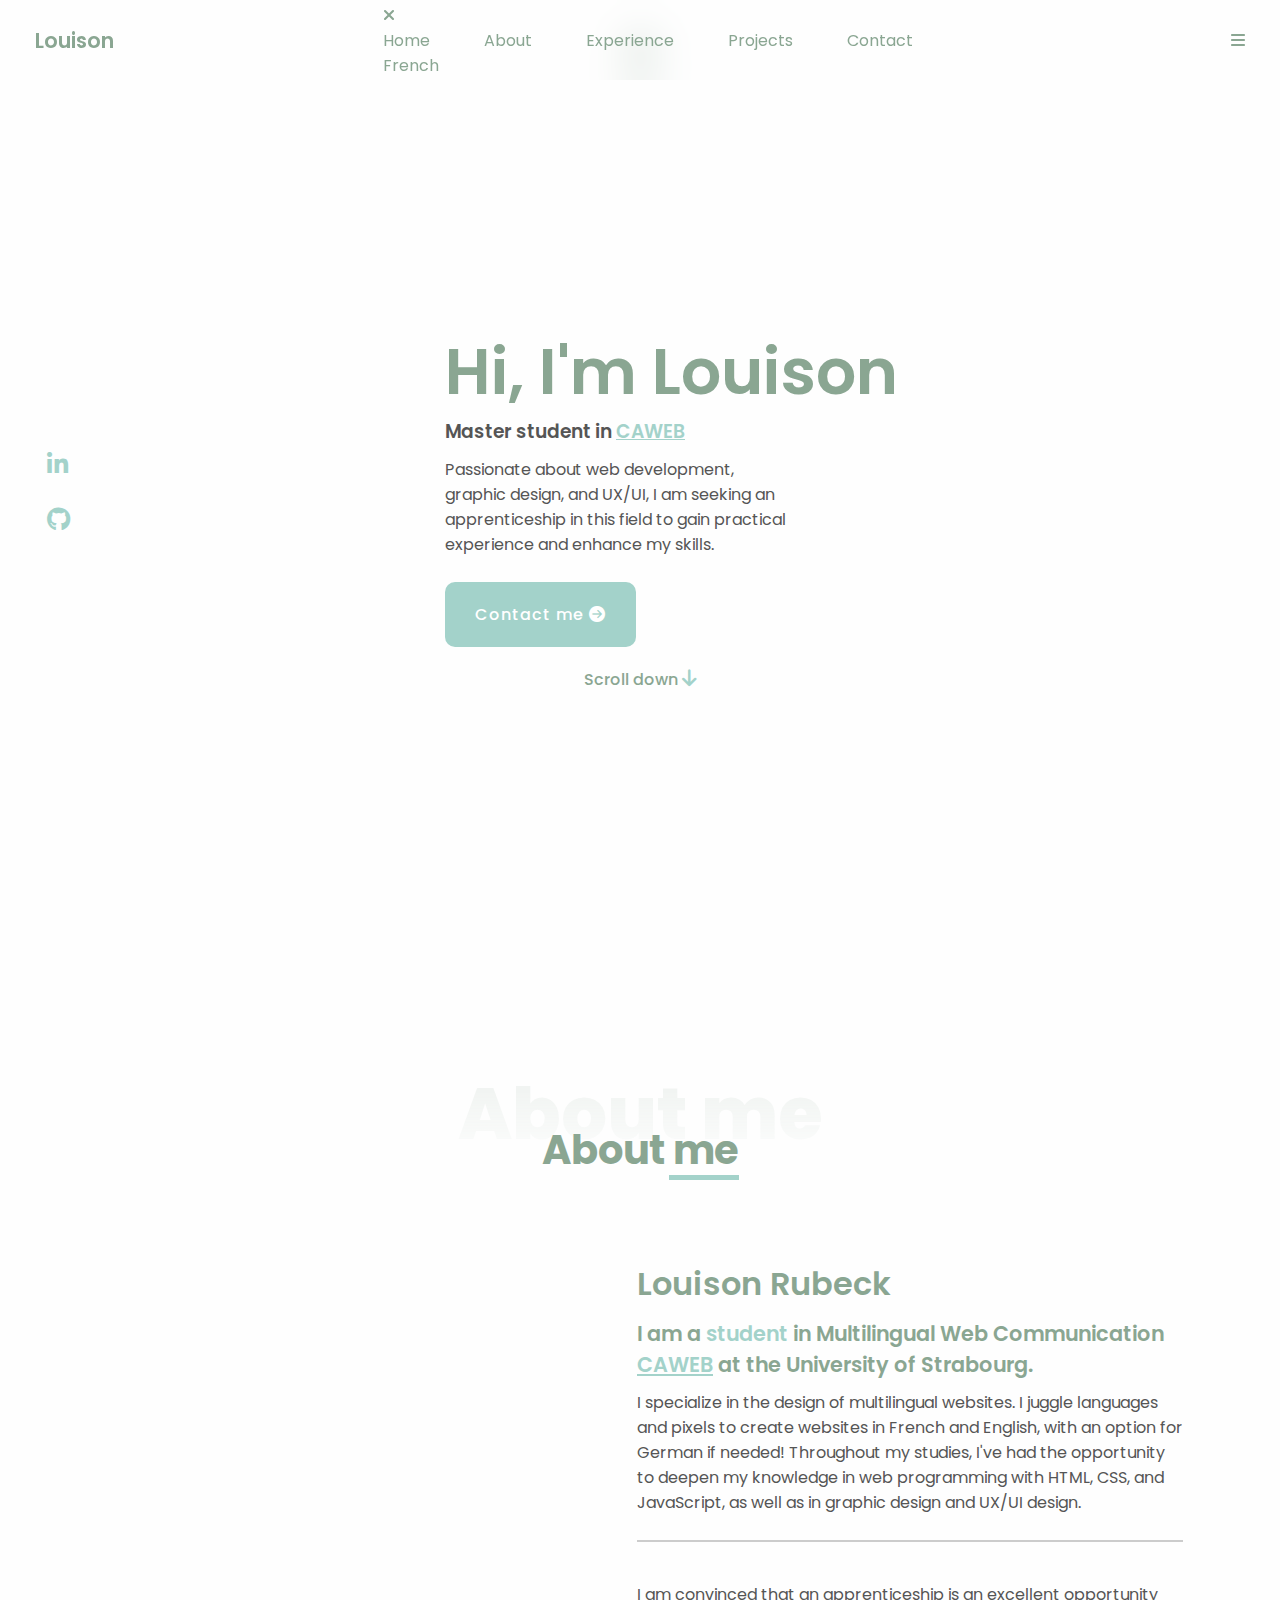
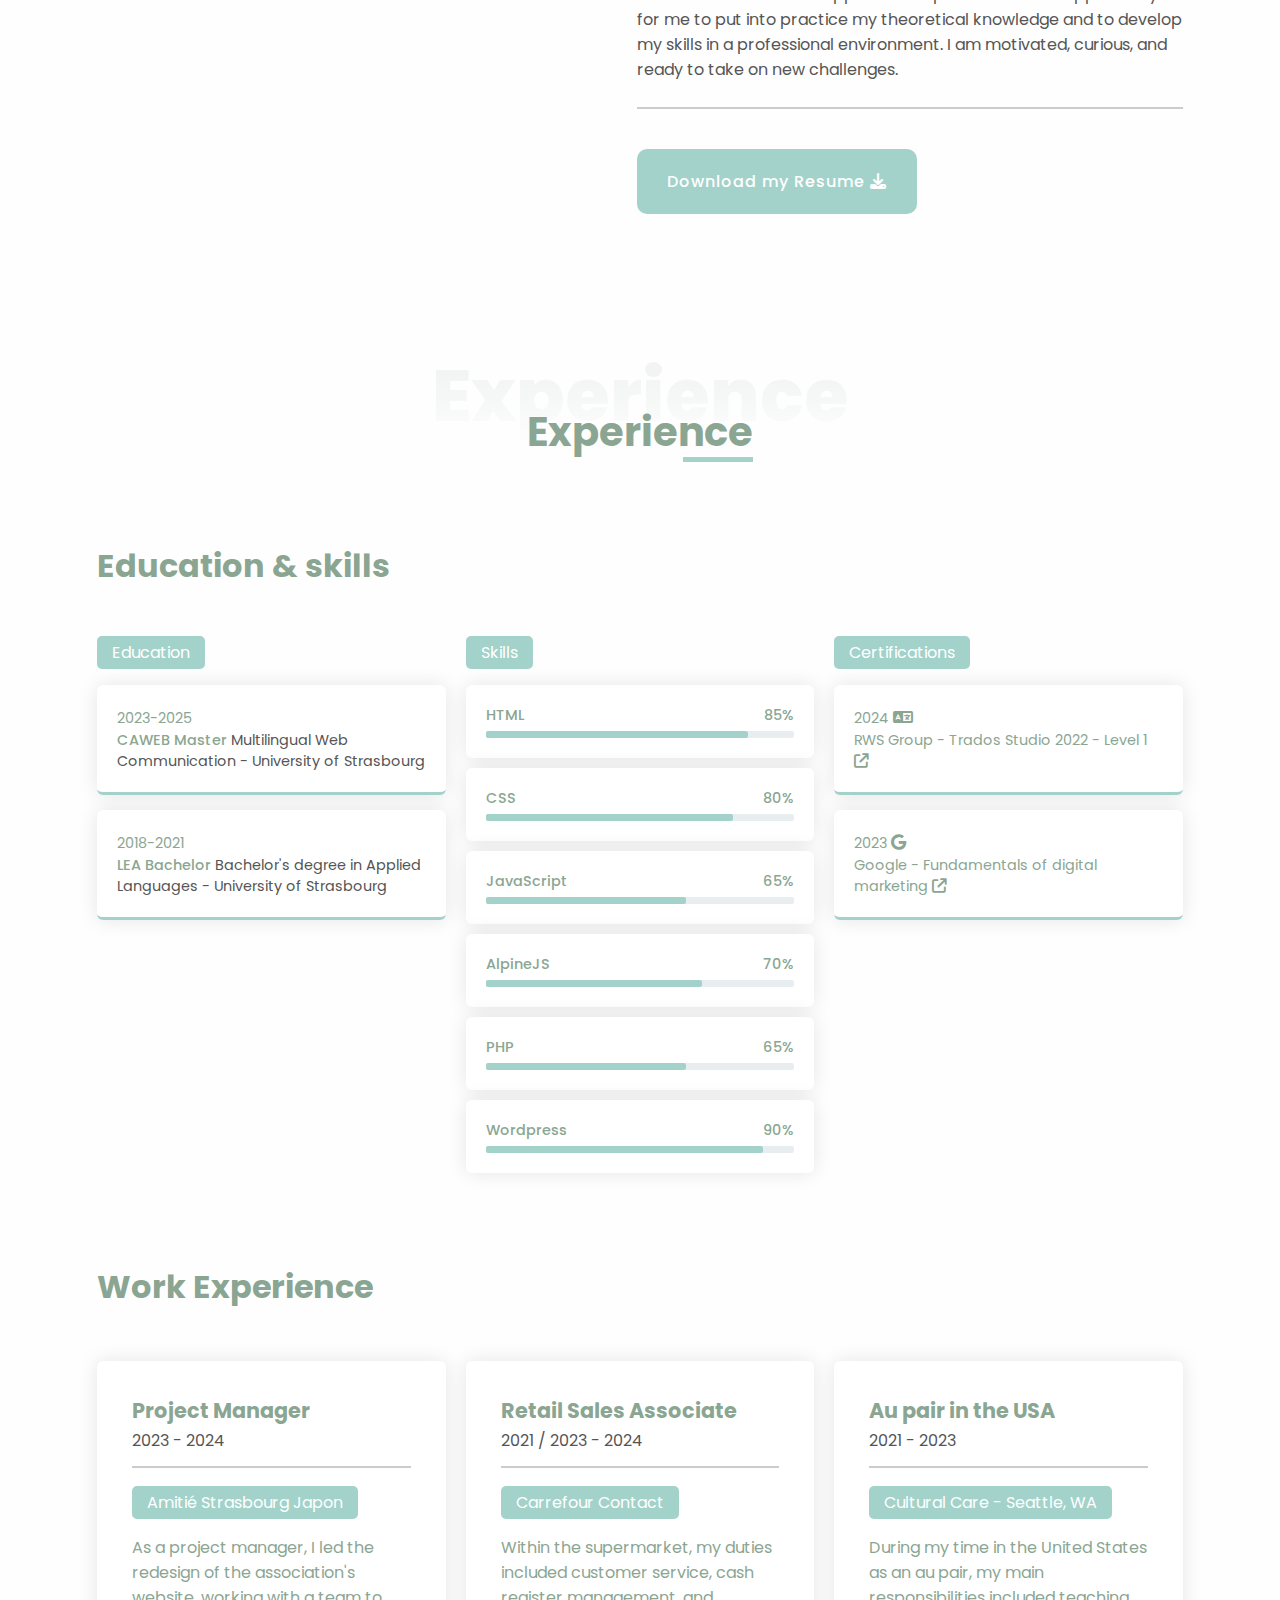
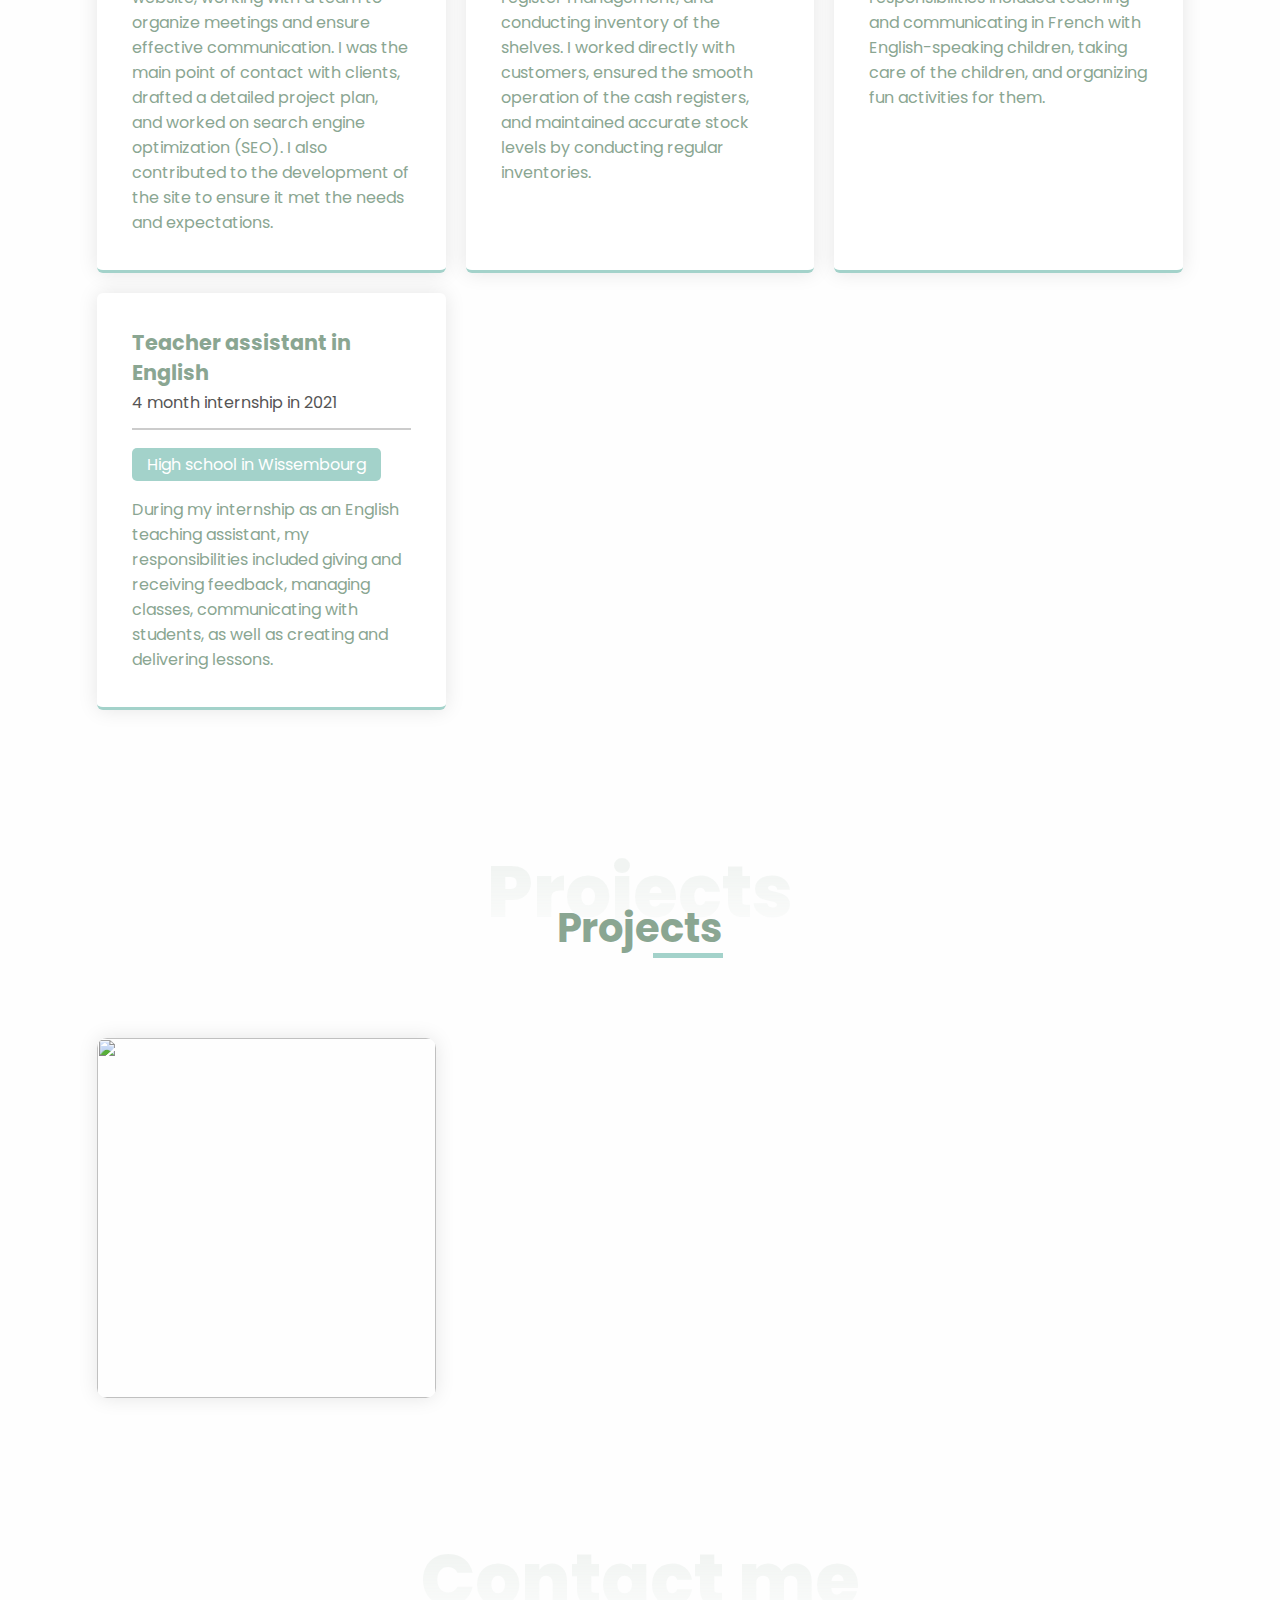
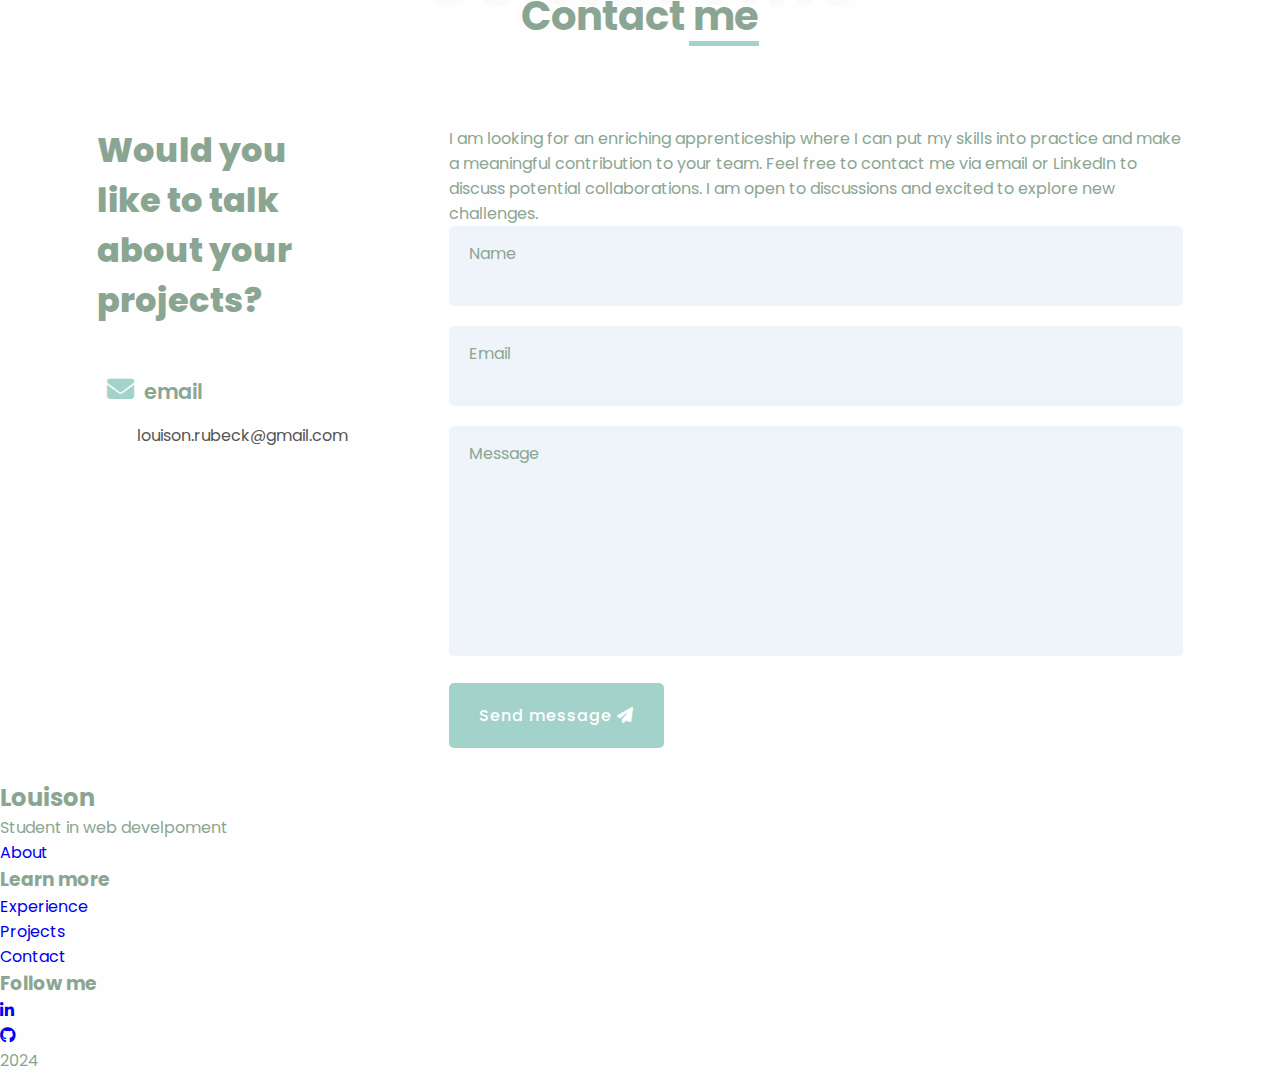
==== home.html @ a87ca1c2 "Update home.html" ====
<!DOCTYPE html>
<html lang="en">
<head>
    <meta charset="UTF-8">
    <meta name="viewport" content="width=device-width, initial-scale=1.0">
    <title>Louison Rubeck - Webdesign Portfolio and web development</title>
    <link rel="stylesheet" href="css/styles.css">
    <link rel="stylesheet" href="https://cdnjs.cloudflare.com/ajax/libs/font-awesome/6.5.2/css/all.min.css">
    <link rel="icon" type="image/x-icon" href="images/L.R.png">
</head>
<body>

    <!--=======Scroll to top button=======-->
    <div class="scrollToTop-btn flex-center">
        <i class="fas fa-arrow-up"></i>
    </div>

    <!--=======Light/Dark theme button=======-->
    <div class="theme-btn flex-center">
        <i class="fas fa-moon"></i>
        <i class="fas fa-sun"></i>
    </div>

    <!--=======Header=======-->
    <header>
        <div class="nav-bar">
            <a href="#" class="logo">Louison</a>
            <div class="navigation">
                <div class="nav-items">
                    <div class="nav-close-btn"><i class="fa fa-times"></i></div>
                    <a class="active" href="#home">Home</a>
                    <a href="#about">About</a>
                    <a href="#skills">Experience</a>
                    <a href="#projects">Projects</a>
                    <a href="#contact">Contact</a>
                    <div class="language"><a href="index.html"><img src="/images/fr-flag.png" alt="">French</a></div>
                </div>
            </div>
            <div class="nav-menu-btn"><i class="fa fa-bars"></i></div>
        </div>
    </header>

    <!--=======Home section=======-->
    <section class="home flex-center" id="home">
        <div class="home-container">
            <div class="media-icons">
                <a href="https://www.linkedin.com/in/louison-rubeck/" target="_blank" rel="noopener noreferrer"><i class="fab fa-linkedin-in"></i></a>
                <a href="https://github.com/louison-rubeck"target="_blank" rel="noopener noreferrer"><i class="fab fa-github"></i></a>
            </div>
            <div class="info">
                <h2>Hi, I'm Louison</h2>
                <h3>Master student in <a class="caweb" href="https://mastercaweb.unistra.fr/" target="_blank" rel="noopener noreferrer">CAWEB</a></h3>
                <p>
                    Passionate about web development, graphic design, and UX/UI, 
                    I am seeking an apprenticeship in this field to gain practical 
                    experience and enhance my skills.
                </p>
                <a href="#contact" class="btn">Contact me <i class="fas fa-arrow-circle-right"></i></a>
            </div>
            <div class="home-img">
                <img src="images/Louisonphoto.png" alt="">
            </div>
        </div>
        <a href="#about" class="scroll-down">Scroll down <i class="fas fa-arrow-down"></i></a>
    </section>

    <!--=======About section=======-->
    <section class="about section" id="about">
        <div class="container flex-center">
            <h1 class="section-title-01">About me</h1>
            <h2 class="section-title-02">About me</h2>
            <div class="content flex-center">
                <div class="about-img">
                    <img src="images/Louisonphoto.png" alt="">
                </div>
                <div class="about-info">
                    <div class="description">
                        <h3>Louison Rubeck</h3>
                        <h4>I am a <span>student</span> in Multilingual Web Communication 
                            <a class="caweb" href="https://mastercaweb.unistra.fr/" target="_blank" rel="noopener noreferrer">CAWEB</a>
                            at the University of Strabourg. 
                        </h4>
                        <p>
                            I specialize in the design of multilingual websites.
                            I juggle languages and pixels to create websites in French and English, 
                            with an option for German if needed! 
                            Throughout my studies, I've had the opportunity to deepen my knowledge 
                            in web programming with HTML, CSS, and JavaScript, 
                            as well as in graphic design and UX/UI design.
                        </p>
                        <br>
                        <p>
                            I am convinced that an apprenticeship is an excellent opportunity for me 
                            to put into practice my theoretical knowledge and to develop my skills 
                            in a professional environment. I am motivated, curious, and ready to take on new challenges.
                        </p>
                        <a class="btn" href="/CV Louison Rubeck.pdf" target="_blank">Download my Resume <i class="fas fa-download"></i></a>
                    </div>
                </div>
            </div>
        </div>
    </section>

    <!--=======Skills section=======-->
    <section class="skills section" id="skills">
        <div class="container flex-center">
            <h1 class="section-title-01">Experience</h1>
            <h2 class="section-title-02">Experience</h2>
            <div class="content">
                <div class="skills-description">
                    <h3>Education & skills</h3>
                    <p>

                    </p>
                </div>
                <div class="skills-info education-all">
                    <div class="education">
                        <h4><label>Education</label></h4>
                        <ul class="edu-list">
                            <li class="item">
                                <span class="year">2023-2025</span>
                                <p><span>CAWEB Master</span> Multilingual Web Communication - University of Strasbourg</p>
                            </li>
                            <li class="item">
                                <span class="year">2018-2021</span>
                                <p><span>LEA Bachelor</span> Bachelor's degree in Applied Languages - University of Strasbourg</p>
                            </li>
                        </ul>
                    </div>
                    <div class="education">
                        <h4><label>Skills</label></h4>
                        <ul class="bars">
                            <li class="bar">
                                <div class="info">
                                    <span>HTML</span>
                                    <span>85%</span>
                                </div>
                                <div class="line html"></div>
                            </li>
                            <li class="bar">
                                <div class="info">
                                    <span>CSS</span>
                                    <span>80%</span>
                                </div>
                                <div class="line css"></div>
                            </li>
                            <li class="bar">
                                <div class="info">
                                    <span>JavaScript</span>
                                    <span>65%</span>
                                </div>
                                <div class="line javascript"></div>
                            </li>
                            <li class="bar">
                                <div class="info">
                                    <span>AlpineJS</span>
                                    <span>70%</span>
                                </div>
                                <div class="line alpinejs"></div>
                            </li>
                            <li class="bar">
                                <div class="info">
                                    <span>PHP</span>
                                    <span>65%</span>
                                </div>
                                <div class="line php"></div>
                            </li>
                            <li class="bar">
                                <div class="info">
                                    <span>Wordpress</span>
                                    <span>90%</span>
                                </div>
                                <div class="line wordpress"></div>
                            </li>
                        </ul>
                    </div>
                    <div class="education">
                        <h4><label>Certifications</label></h4>
                        <ul class="edu-list">
                            <li class="item">
                                <span class="year">2024</span>
                                <i class="fa fa-language" aria-hidden="true"></i>
                                <p><a class="certificate" href="http://www.rws.com/certified/d197609d-3580-48eb-9a49-17735c81a69d" target="_blank">RWS Group - Trados Studio 2022 - Level 1 <i class="fa fa-external-link" aria-hidden="true"></i></a></p>
                            </li>
                            <li class="item">
                                <span class="year">2023</span>
                                <i class="fab fa-google" aria-hidden="true"></i>
                                <p><a class="certificate" href="https://skillshop.exceedlms.com/student/award/5WBCchr6SSVfECa4GMQ4ZevE" target="_blank">Google - Fundamentals of digital marketing <i class="fa fa-external-link" aria-hidden="true"></i></a></p>
                            </li>
                        </ul>
                    </div>
                </div>
                <div class="skills-description">
                    <h3>Work Experience</h3>
                </div>
                <div class="skills-info">
                    <div class="experience-card">
                        <div class="upper">
                            <h3>Project Manager</h3>
                            <span>2023 - 2024</span>
                        </div>
                        <div class="hr"></div>
                        <h4><label>Amitié Strasbourg Japon</label></h4>
                        <p>
                            As a project manager, I led the redesign of 
                            the association's website, working with a team 
                            to organize meetings and ensure effective communication. 
                            I was the main point of contact with clients, 
                            drafted a detailed project plan, and worked on search 
                            engine optimization (SEO). I also contributed to the 
                            development of the site to ensure it met the needs and 
                            expectations.
                        </p>
                    </div>
                    <div class="experience-card">
                        <div class="upper">
                            <h3>Retail Sales Associate</h3>
                            <span>2021 / 2023 - 2024</span>
                        </div>
                        <div class="hr"></div>
                        <h4><label>Carrefour Contact</label></h4>
                        <p>
                            Within the supermarket, my duties included customer service, 
                            cash register management, and conducting inventory of the 
                            shelves. I worked directly with customers, ensured the smooth 
                            operation of the cash registers, and maintained accurate stock 
                            levels by conducting regular inventories.
                        </p>
                    </div>
                    <div class="experience-card">
                        <div class="upper">
                            <h3>Au pair in the USA</h3>
                            <span>2021 - 2023</span>
                        </div>
                        <div class="hr"></div>
                        <h4><label>Cultural Care - Seattle, WA</label></h4>
                        <p>
                            During my time in the United States as an au pair, 
                            my main responsibilities included teaching and communicating in 
                            French with English-speaking children, taking care of the 
                            children, and organizing fun activities for them.
                        </p>
                    </div>
                    <div class="experience-card">
                        <div class="upper">
                            <h3>Teacher assistant in English</h3>
                            <span>4 month internship in 2021</span>
                        </div>
                        <div class="hr"></div>
                        <h4><label>High school in Wissembourg</label></h4>
                        <p>
                            During my internship as an English teaching assistant, 
                            my responsibilities included giving and receiving feedback, 
                            managing classes, communicating with students, 
                            as well as creating and delivering lessons.
                        </p>
                    </div>
                </div>
            </div>
        </div>
    </section>

    <!--=======Projects section=======-->
    <section class="projects section" id="projects">
        <div class="container flex-center">
            <h1 class="section-title-01">Projects</h1>
            <h1 class="section-title-02">Projects</h1>
            <div class="content">
                <div class="projects-list">
                    <div class="img-card-container">
                        <div class="img-card">
                            <div class="overlay"></div>
                            <div class="info">
                                <h3>Website remodeling</h3>
                                <span>Wordpress</span>
                            </div>
                            <img src="images/SiteWebAASJ.jpeg" alt="">
                        </div>
                        <div class="projects-model flex-center">
                            <div class="projects-model-body">
                                <i class="fas fa-times projects-close-btn"></i>
                                <h3>Website remodeling</h3>
                                <img src="images/SiteWebAASJ.jpeg" alt="">
                                <p>
                                    I led the redesign of the Amitié Strasbourg-Japon website 
                                    using WordPress and creating a child theme based on 
                                    Twenty-Twenty-Three. This redesign updated the design 
                                    and improved the functionality of the site to better 
                                    meet the needs of the association and its members.
                                </p>
                            </div>
                        </div>
                    </div>
                </div>
            </div>
        </div>
    </section>

    <!--=======Contact section=======-->
    <section class="contact section" id="contact">
        <div class="container flex-center">
            <h1 class="section-title-01">Contact me</h1>
            <h1 class="section-title-02">Contact me</h1>
            <div class="content">
                <div class="contact-left">
                    <h2>Would you like to talk about your projects?</h2>
                    <ul class="contact-list">
                        <li>
                            <h3 class="item-title"><i class="fa fa-envelope"></i>email</h3>
                            <span><a href="mailto:louison.rubeck@gmail.com">louison.rubeck@gmail.com</a></span>
                        </li>
                    </ul>
                </div>
                <div class="content-right">
                    <p>
                        I am looking for an enriching <span>apprenticeship</span> where I can put my skills into practice and make a meaningful 
                        contribution to your team. Feel free to contact me via email or LinkedIn to discuss potential collaborations. 
                        I am open to discussions and excited to explore new challenges.
                    </p>
                    <form action="https://fabform.io/f/t4vxd_-" method="post" class="contact-form">
                        <div class="first-row">
                            <input name="name" type="text" placeholder="Name">
                        </div>
                        <div class="second-row">
                            <input name="email" type="email" placeholder="Email">
                        </div>
                        <div class="third-row">
                            <textarea name="message" id="" rows="7" placeholder="Message"></textarea>
                        </div>
                        <button class="btn" type="submit">Send message <i class="fas fa-paper-plane"></i></button>
                    </form>
                </div>
            </div>
        </div>
    </section>

    <!--=======Footer=======-->
    <footer>
        <div class="footer-container">
            <div class="about group">
                <h2>Louison</h2>
                <p>Student in web develpoment</p>
                <a href="#about">About</a>
            </div>
            <div class="hr"></div>
            <div class="info group">
                <h3>Learn more </h3>
                <ul>
                    <li><a href="#skills">Experience</a></li>
                    <li><a href="#projects">Projects</a></li>
                    <li><a href="#contact">Contact</a></li>
                </ul>
            </div>
            <div class="hr"></div>
            <div class="follow group">
                <h3>Follow me</h3>
                <ul>
                    <li><a href="https://www.linkedin.com/in/louison-rubeck/" target="_blank" rel="noopener noreferrer"><i class="fab fa-linkedin-in"></i></a></li>
                    <li><a href="https://github.com/louison-rubeck"target="_blank" rel="noopener noreferrer"><i class="fab fa-github"></i></a></li>
                </ul>
            </div>
        </div>
        <div class="footer-copyright group">2024</div>
    </footer>


    <!--=======External scripts=======-->
    <script src="js/main.js"></script>
    
</body>
</html>
---- css/styles.css ----
@import url('https://fonts.googleapis.com/css2?family=Poppins:ital,wght@0,100;0,200;0,300;0,400;0,500;0,600;0,700;0,800;0,900;1,100;1,200;1,300;1,400;1,500;1,600;1,700;1,800;1,900&display=swap');

:root{
  /*=======Main theme colors=======*/
  --first-color: #8AA692;
  --second-color: #A3D2CA;
  --third-color: #555555;

  /*=======Hover colors=======*/
  --hover-color: #6A99D6;

  /*=======Background colors=======*/
  --body-bg-color: #fefefe ;
  --card-bg-color: #fff;
  --modal-bg-color: #fff ;
  --bg-transparent-color: rgba(0, 0, 0, 0.1);
  --transparent-color-01: rgba(0, 0, 0, 0.1);
  --transparent-color-02: rgba(106, 153, 214, 0.1);
  --line-color: #CCCCCC;

  /*=======Color Filter=======*/
  --color-filter: invert(1);

  /*=======Box shadow=======*/
  --box-shadow: 0px 0px 20px rgb(0 0 0 / 10%);

  /*=======Font size=======*/
  --small-font-size: 0.9em;
  --normal-font-size: 1em;

  /*=======Scroll bar colors=======*/
  --scroll-bar-color: #FFFFFF;
  --scroll-thumb-color: #CCCCCC;
  --scroll-thumb-hover-color: #8AA692;
}

*{
    margin: 0;
    padding: 0;
    box-sizing: border-box;
    font-family: "Poppins", sans-serif;
}

html{
    scroll-behavior: smooth;
}

body{
    color: var(--first-color);
    background: var(--body-bg-color);
    margin: 2rem 0 0 0;
    transition: .5s ease;
}

a{
    text-decoration: none;
}

li{
    list-style: none;
}

/*=======Scroll to top button=======*/

/*=======Light/Dark theme button=======*/

/*=======Scroll bar=======*/
::-webkit-scrollbar{
    width: 10px;
    background: var(--scroll-bar-color);
}

::-webkit-scrollbar-thumb{
    background: var(--scroll-thumb-color);
    border-radius: 2em;
}

::-webkit-scrollbar-thumb:hover{
    background: var(--scroll-thumb-hover-color);
}

/*=======Header=======*/
header{
    z-index: 99999;
    width: 100%;
    position: fixed;
    top: 0;
    left: 0;
    backdrop-filter: blur(20px);
    transition: .6s ease;
}

header.sticky{
    background: rgba(255, 255, 255, 0.1);
    box-shadow: var(--box-shadow);
}

.nav-bar{
    position: relative;
    height: calc(4rem + 1rem);
    max-width: 1250px;
    display: flex;
    justify-content: space-between;
    align-items: center;
    margin-left: auto;
    margin-right: auto;
    padding: 0 20px;
    transition: .6s ease;
}

header.sticky .nav-bar{
    height: calc(2.5rem + 1rem);
}

.nav-bar .logo{
    color: var(--first-color);
    font-size: 1.3em;
    font-weight: 600;
}

.nav-items a{
    color: var(--first-color);
    font-size: var(--normal-font-size);
}

.nav-items a:not(:last-child){
    margin-right: 50px;
}

.nav-items a:hover{
    color: var(--second-color);
}

/*=======Home section=======*/
.home{
    position: relative;
    max-width: 1250px;
    min-height: 100vh;
    margin-left: auto;
    margin-right: auto;
    padding: 4rem 2rem;
    flex-direction: column;
}

.home .home-container{
    display: flex;
    justify-content: space-between;
    align-items: center;
    width: 100%;
}

.home-container .media-icons{
    display: flex;
    flex-direction: column;
    margin-right: 40px;
}

.home-container .media-icons a{
    color: var(--second-color);
    font-size: 1.5em;
    margin: 10px 0;
}

.home-container .media-icons a:hover{
    color: var(--hover-color);
}

.home-container .info h2{
    color: var(--first-color);
    font-size: 4em;
    font-weight: 600;
    line-height: 70px;
}

.home-container .info h3{
    color: var(--third-color);
    font-feature-settings: 1.3em;
    font-weight: 600;
    line-height: 50px;
}

.home-container .info p{
    color: var(--third-color);
    font-size: var(--normal-font-size);
    max-width: 350px;
}

.btn{
    background: var(--second-color);
    color: #fff;
    font-size: var(--normal-font-size);
    font-weight: 500;
    display: inline-block;
    margin-top: 25px;
    padding: 20px 30px;
    letter-spacing: 1px;
    border-radius: 10px;
}

.btn:hover{
    background-color: var(--hover-color);
}

.home-container .home-img{
    position: relative;
}

.home-container .home-img img{
    width: 100%;
    transform: translate(0, 0);
}

.home .scroll-down{
    color: var(--first-color);
    font-size: var(--normal-font-size);
    font-weight: 500;
    margin-top: 20px;
}

.home .scroll-down i{
    color: var(--second-color);
    font-size: 1.2em;
    animation: arrow-down ease 2s infinite;
}

@keyframes arrow-down {
    0%{
        transform: translateY(0);
    }
    30%{
        transform: translateY(10px);
    }
}

/*=======Common styles for all sections=======*/
.flex-center{
    display: flex;
    justify-content: center;
    align-items: center;
}

.section{
    position: relative;
    width: 1150px;
    margin-left: auto;
    margin-right: auto;
    padding: 6rem 2rem 2rem;
}

.sub-section{
    position: relative;
    width: 1150px;
    margin-left: auto;
    margin-right: auto;
    padding: 6rem 0;
}

.section-title-01{
    font-size: 4.5em;
    font-weight: 800;
    margin-bottom: 2rem;
    background: linear-gradient(to top, transparent 0%, var(--first-color) 70%);
    -webkit-background-clip: text;
    -webkit-text-fill-color: transparent;
    opacity: .1;
}

.section-title-02{
    font-size: 2.5em;
    font-weight: 700;
    transform: translateY(-80px);
}

.section-title-02:before{
    content: '';
    position: absolute;
    width: 70px;
    height: 5px;
    right: 0;
    bottom: 0;
    background: var(--second-color);
}

.container{
    position: relative;
    flex-direction: column;
}

.caweb{
    color: var(--second-color);
    text-decoration: underline;
}
.caweb:hover{
    color: var(--hover-color);
    text-decoration: underline;
}

/*=======About section=======*/
.about .container .content{
    column-gap: 40px;
    width: 100%;
}

.about-img{
    position: relative;
}

.about-img img{
    max-width: 100%;
    min-width: 500px;
    border-radius: 10px;
}

.about-info .description{
    max-width: 600px;
}

.about-info .description h3{
    font-size: 2em;
    font-weight: 600;
    margin-bottom: 10px;
}

.about-info .description h4{
    font-size: 1.3em;
    font-weight: 600;
    margin-bottom: 10px;
}

.about-info .description h4 span{
    color: var(--second-color);
}

.about-info .description p{
    color: var(--third-color);
    font-size: var(--normal-font-size);
    margin-bottom: 15px;
    padding-bottom: 25px;
    border-bottom: 2px solid var(--line-color);
}

/*=======Skills section=======*/
.skills .container .content{
    width: 100%;
}

.skills-description{
    max-width: 700px;
    margin-bottom: 50px;
}

.skills-description h3{
    font-size: 2em;
    margin-bottom: 5px;
}

.skills-info{
    max-width: 100%;
    display: grid;
    grid-template-columns: repeat(auto-fill, minmax(300px, 1fr));
    gap: 20px;
    margin: 0 auto;  
}

.skills-info h4{
    margin-bottom: 20px;
}

.skills-info h4 label{
    background-color: var(--second-color);
    color: #fff;
    font-size: var(--normal-font-size);
    font-weight: 400;
    padding: 5px 15px;
    border-radius: 5px;
}

.education-all{
    margin-bottom: 80px;
}

.edu-list .item{
    background: var(--card-bg-color);
    box-shadow: var(--box-shadow);
    border-bottom: 3px solid var(--second-color);
    padding: 20px;
    margin-top: 15px;
    border-radius: 6px;
    transition: .3s ease;
}

.edu-list .item .year{
    font-size: var(--small-font-size);
    margin-bottom: 5px;
}

.edu-list .item p{
    color: var(--third-color);
    font-size: var(--small-font-size);
}

.edu-list .item p span{
    color: var(--first-color);
    font-size: var(--normal-font-size);
    font-weight: 500;
}

.bar{
    background: var(--card-bg-color);
    box-shadow: var(--box-shadow);
    margin-bottom: 10px;
    padding: 20px;
    border-radius: 6px;
    transition: .3s ease;
}

.bar .info{
    display: flex;
    justify-content: space-between;
    align-items: center;
    margin-bottom: 5px;
    font-size: var(--small-font-size);
}

.bar .info span{
    font-weight: 500;
}

.bar .line{
    position: relative;
    width: 100%;
    height: 7px;
    background: #e8eef0;
    border-radius: 2px;
}

.bar .line:before{
    content: '';
    position: absolute;
    height: 100%;
    top: 0;
    left: 0;
    background: var(--second-color);
    border-radius: 2px;
}

.bar .html:before{
    width: 85%;
}

.bar .css:before{
    width: 80%;
}

.bar .javascript:before{
    width: 65%;
}

.bar .alpinejs:before{
    width: 70%;
}

.bar .php:before{
    width: 65%;
}

.bar .wordpress:before{
    width: 90%;
}

.certificate{
    color: #8AA692;
}

.experience-card{
    background: var(--card-bg-color);
    border-bottom: 3px solid var(--second-color);
    padding: 35px;
    border-radius: 6px;
    box-shadow: var(--box-shadow);
    transition: .3s ease;
}

.experience-card .upper{
    line-height: 30px;
}

.experience-card .upper h3{
    font-size: 1.3em;
    font-weight: 700;
}

.experience-card span{
    color: var(--third-color);
}

.experience-card .hr{
    width: 100%;
    height: 2px;
    background: var(--line-color);
    margin: 10px 0 22px;
}

.edu-list .item:hover, .bar:hover, .experience-card:hover{
    transform: scale(1.03);
}

/*=======Projects section=======*/
.projects .container .content{
    width: 100%;
}

.projects-list{
    display: grid;
    grid-template-columns: repeat(auto-fill, minmax(300px, 1fr));
    max-width: 100%;
    gap: 35px;
    margin: 0 auto;
}

.projects-list .img-card{
    position: relative;
    max-width: 100%;
    height: 360px;
    border-radius: 10px;
    box-shadow: var(--box-shadow);
    overflow: hidden;
    cursor: pointer;
}

.projects-list .img-card .overlay{
    transition: 1s ease;
}

.projects-list .img-card:hover .overlay{
    z-index: 777;
    position: absolute;
    width: 100%;
    height: 100%;
    background: rgba(0, 0, 0, 0.5);
}

.projects-list .img-card .info{
    z-index: 777;
    position: absolute;
    bottom: 0;
    left: 0;
    margin: 20px;
    color: #fff;
    transform: translateY(20px);
    opacity: 0;
    transition: .5s ease;
}

.projects-list .img-card:hover .info{
    transform: translateY(0);
    opacity: 1;
}

.projects-list .img-card .info h3{
    font-size: 1.5em;
}

.projects-list .img-card .info span{
    font-size: 1.2em;
}

.projects-list .img-card img{
    width: 100%;
    height: 100%;
    object-fit: cover;
}

.projects-model{
    z-index: 999999;
    position: fixed;
    width: 100%;
    height: 100vh;
    top: 0;
    left: 0;
    background: var(--transparent-color-01);
    backdrop-filter: blur(20px);
    visibility: hidden;
    opacity: 0;
    transition: .3s ease;
}

.projects-model.active{
    visibility: visible;
    opacity: 1;
}

.projects-model-body{
    position: relative;
    background: var(--modal-bg-color);
    max-width: 600px;
    margin: 20px;
    padding: 40px;
    border-radius: 10px;
    box-shadow: var(--box-shadow);
}

.projects-close-btn{
    position: absolute;
    top: 0;
    right: 0;
    margin: 20px;
    cursor: pointer;
}

.projects-model-body h3{
    font-size: 1.5em;
}

.projects-model-body img{
    width: 100%;
    max-height: 60vh;
    margin: 20px 0;
    border-radius: 10px;
    object-fit: scale-down;
}

/*=======Contact section=======*/
.contact .container .content{
    display: flex;
    justify-content: space-between;
    width: 100%;
    gap: 100px;
}

.contact-left h2{
    font-size: 2.1em;
    font-weight: 800;
    margin-bottom: 40px;
}

.contact-list li{
    margin-bottom: 40px;
}

.contact-list li h3{
    font-size: 1.3em;
    font-weight: 600;
    margin-bottom: 10px;
}

.contact-list li h3 i{
    color: var(--second-color);
    font-size: 1.3em;
    margin: 10px;
}

.contact-list li span{
    color: var(--third-color);
    margin-left: 40px;
}

.contact-list li span a{
    color: var(--third-color);
}

.contact-right p{
    color: var(--third-color);
    font-size: 1.6em;
    margin-bottom: 30px;
}

.contact-right p span{
    color: var(--first-color);
    font-weight: 700;
}

.contact-form input, .contact-form textarea{
    border: none;
    color: var(--first-color);
    background: var(--transparent-color-02);
    font-size: var(--normal-font-size);
    margin-bottom: 20px;
    padding: 15px 40px 40px 20px;
    border-radius: 5px;
}

.contact-form textarea{
    width: 100%;
    resize: none;
}

::placeholder{
    color: var(--first-color);
}

.contact-form .first-row input, .second-row input{
    width: 100%;
}

.contact-form .btn{
    border: none;
    margin-top: 0;
    border-radius: 5px;
    cursor: pointer;
}

/*=======Footer=======*/

/*=======Media query max-width 1070px=======*/
@media screen and (max-width: 1070px){
  /*=======Header navigation menu=======*/

  /*=======Home section=======*/

  /*=======About section=======*/

  /*=======Get-in-touct=======*/

  /*=======Our clients=======*/

  /*=======Contact section=======*/

  /*=======Footer=======*/
}

/*=======Media query max-width 730px=======*/
@media screen and (max-width: 730px){
  /*=======Common styles for all sections=======*/

  /*=======Home section=======*/

  /*=======Get-in-touch section=======*/
}
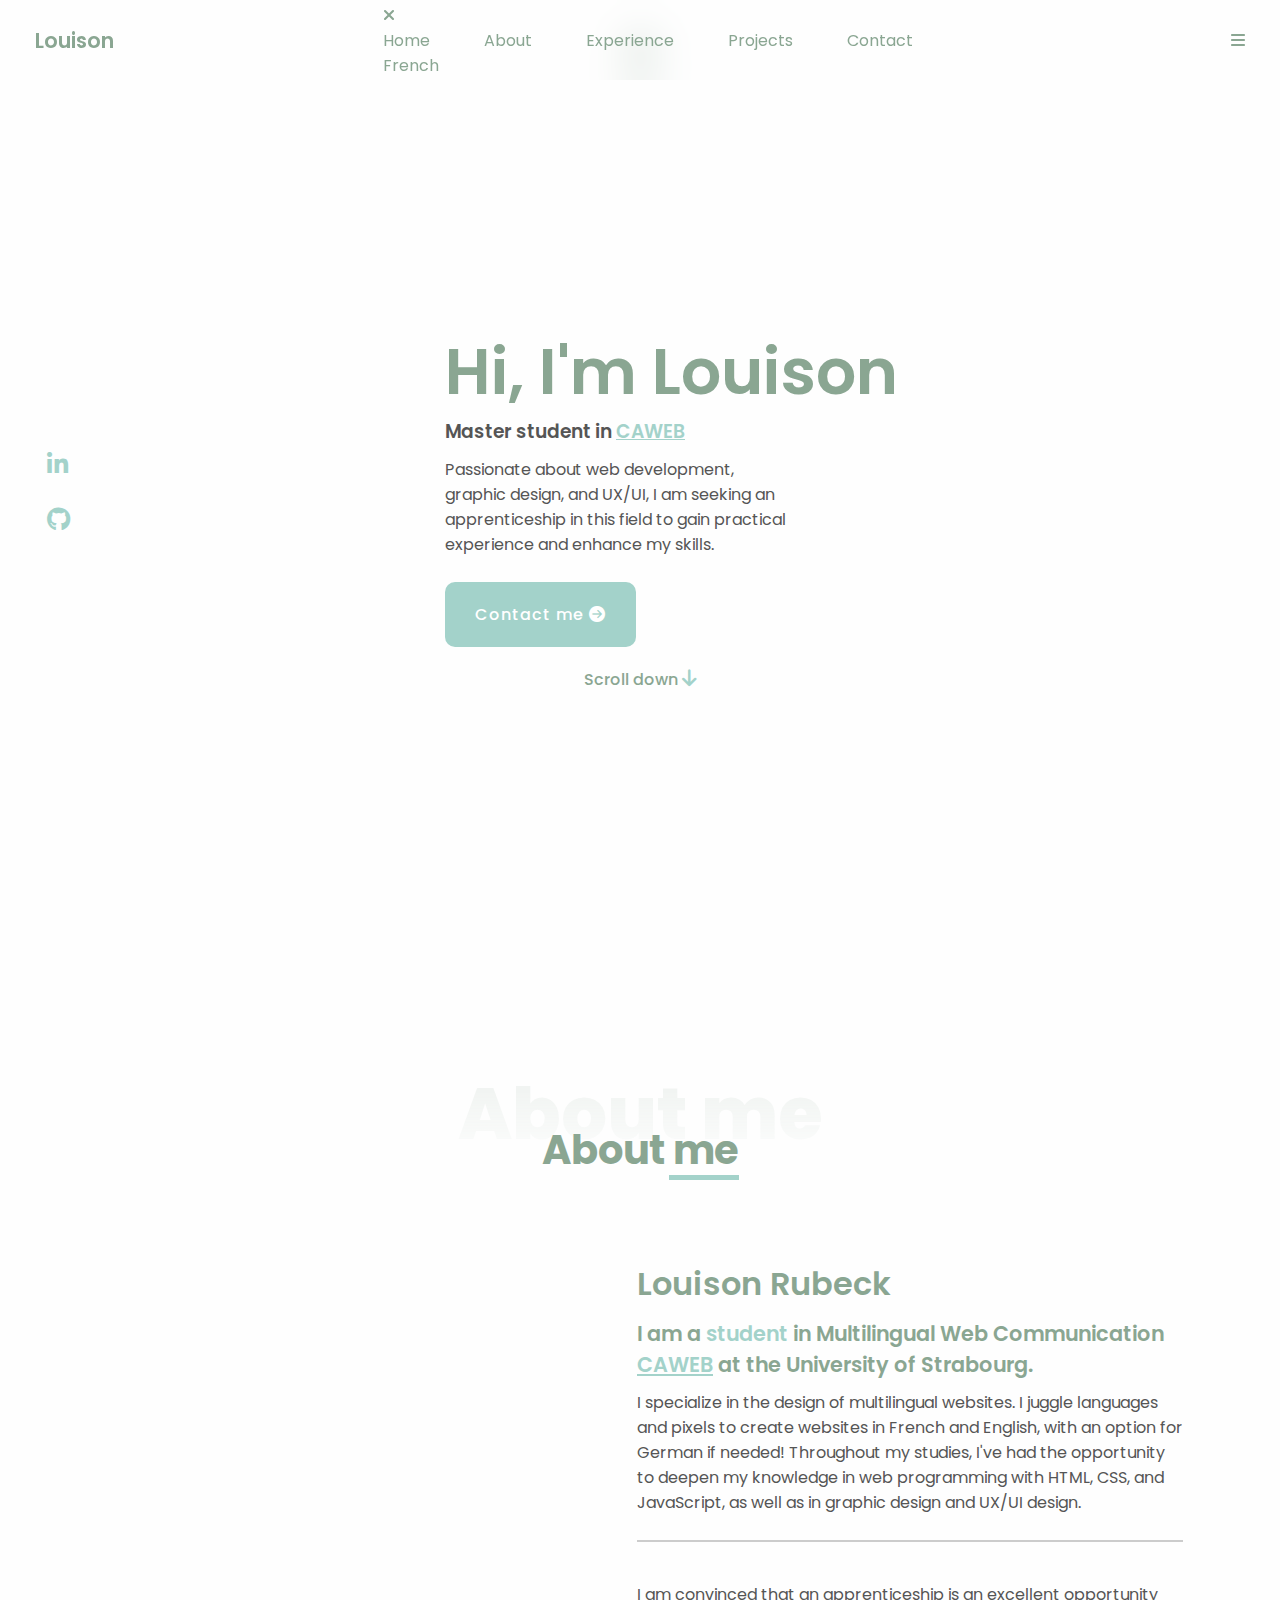
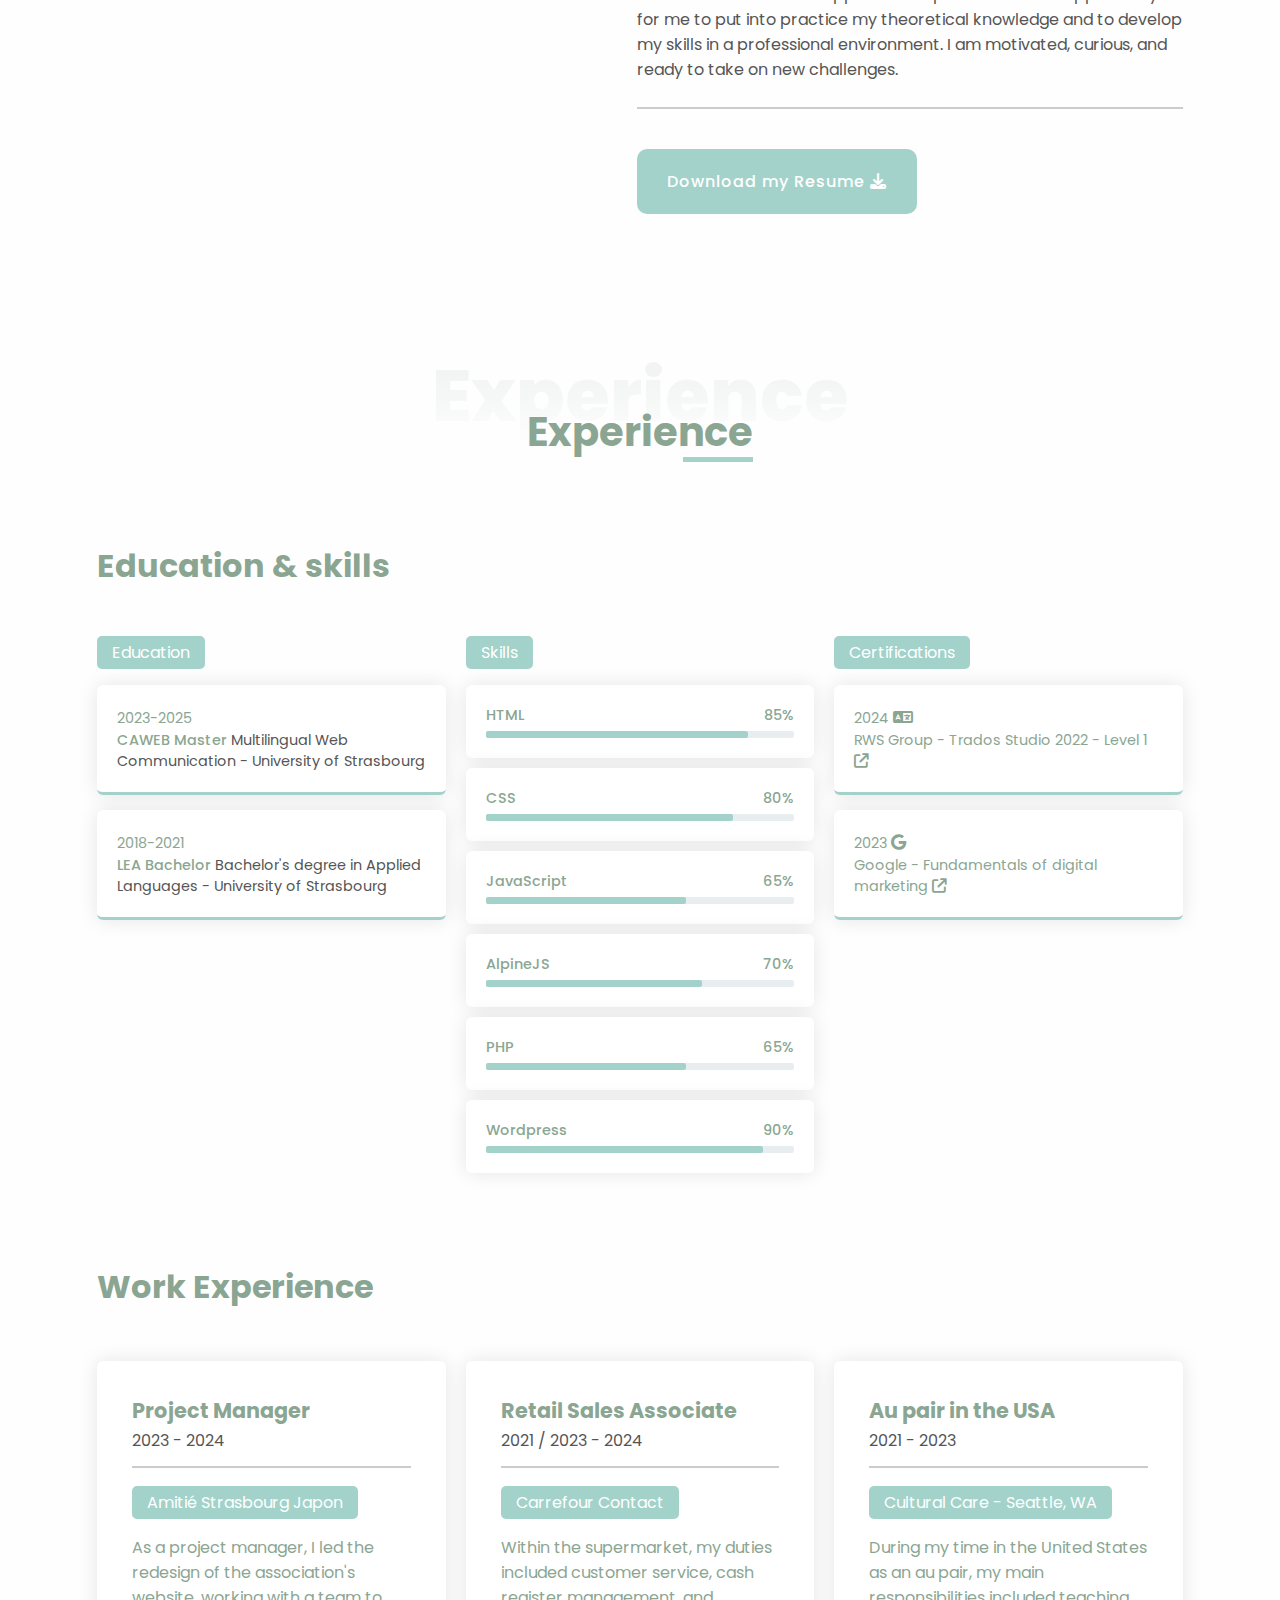
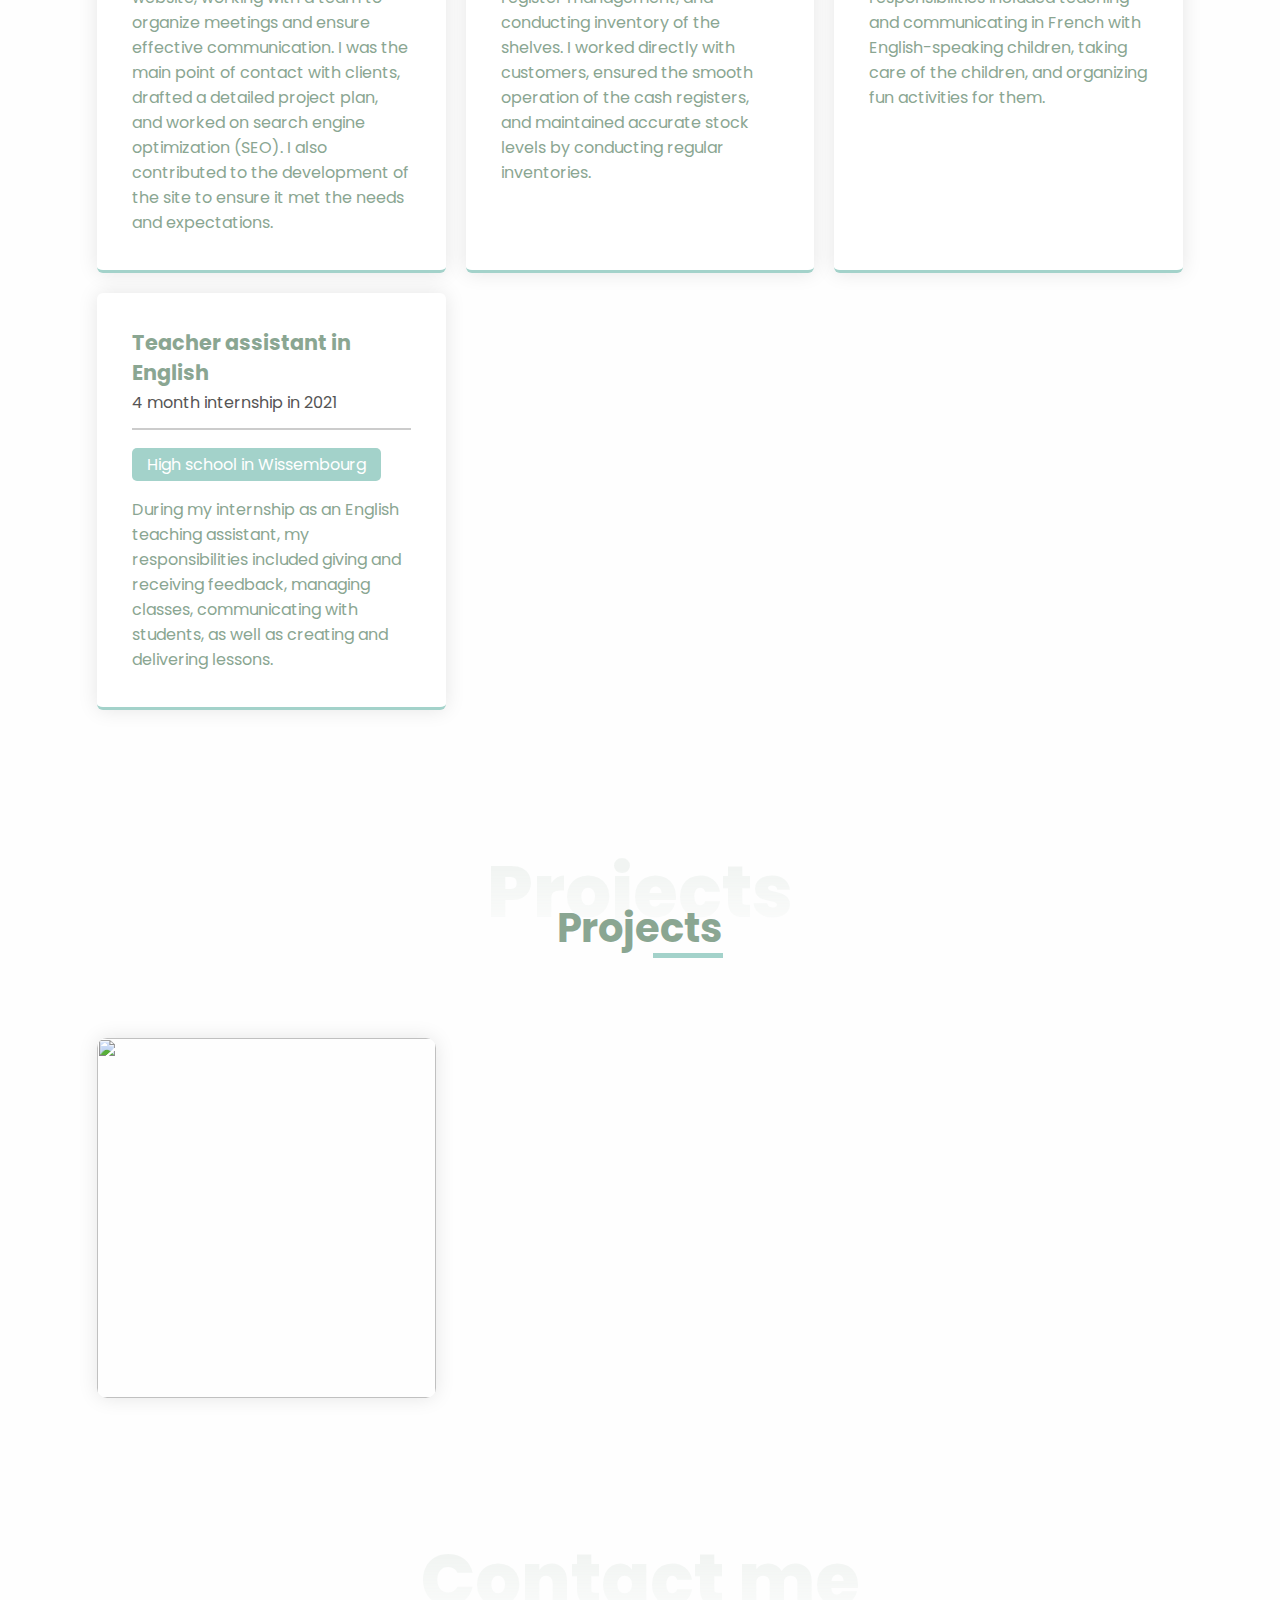
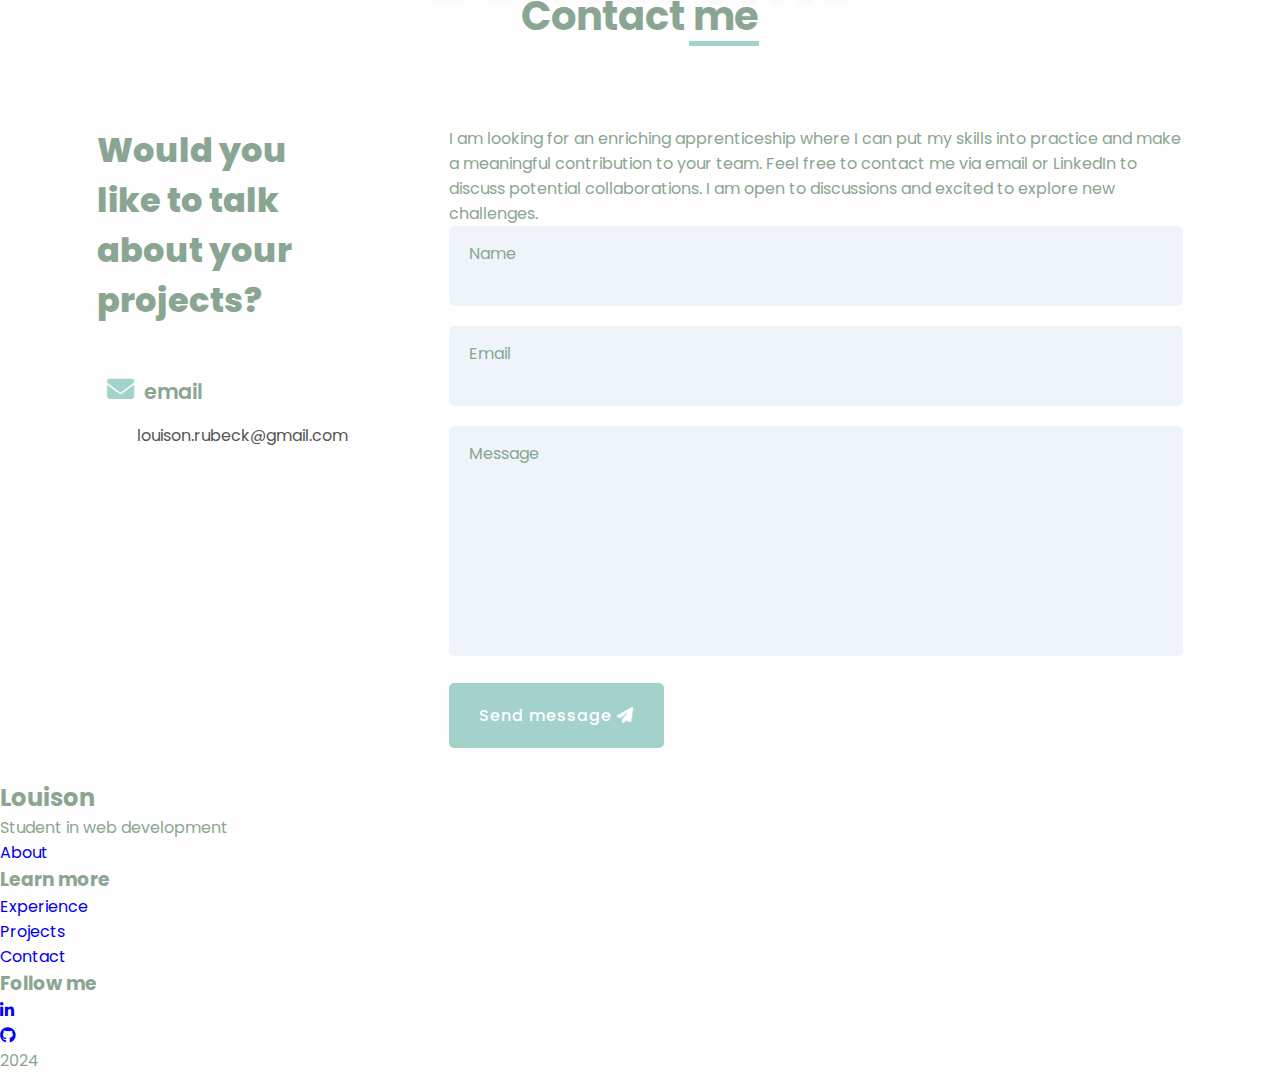
==== commit ad0f688e: "Update home.html" ====
--- a/home.html
+++ b/home.html
@@ -339,7 +339,7 @@
         <div class="footer-container">
             <div class="about group">
                 <h2>Louison</h2>
-                <p>Student in web develpoment</p>
+                <p>Student in web development</p>
                 <a href="#about">About</a>
             </div>
             <div class="hr"></div>
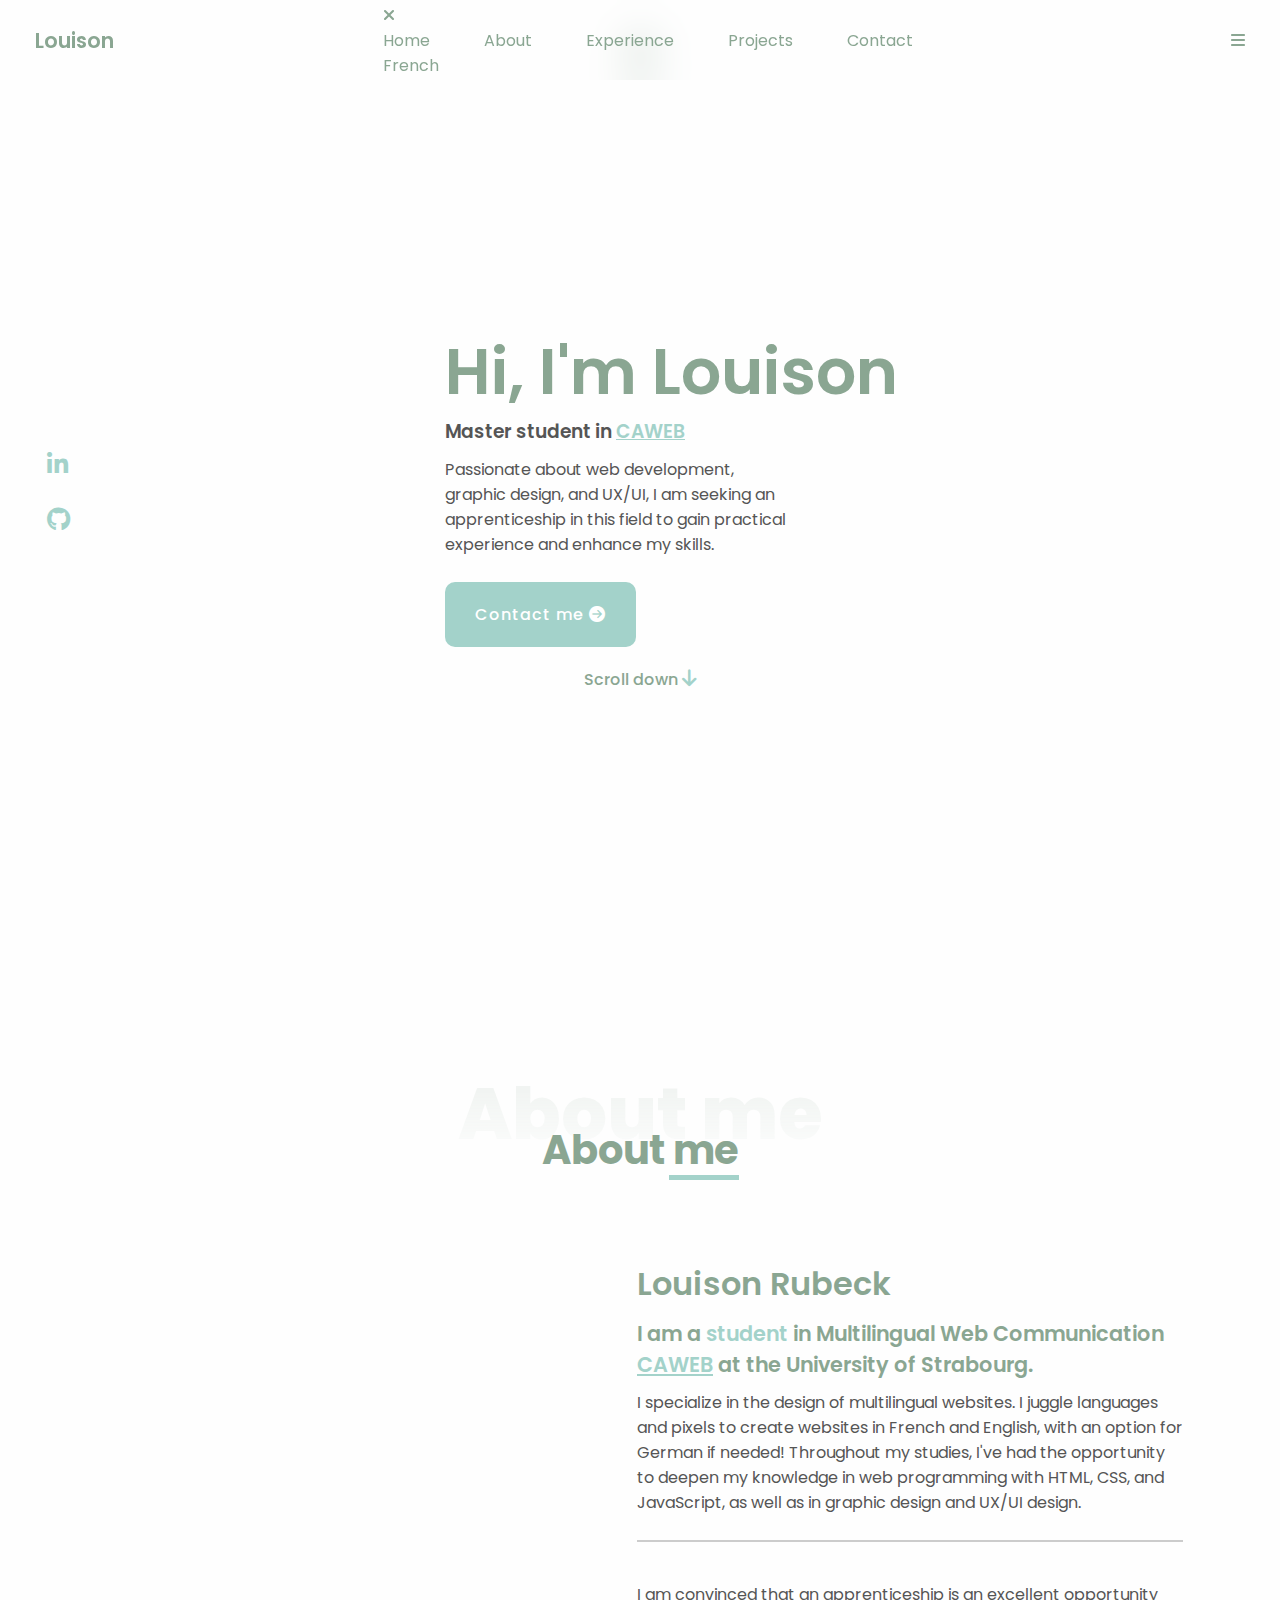
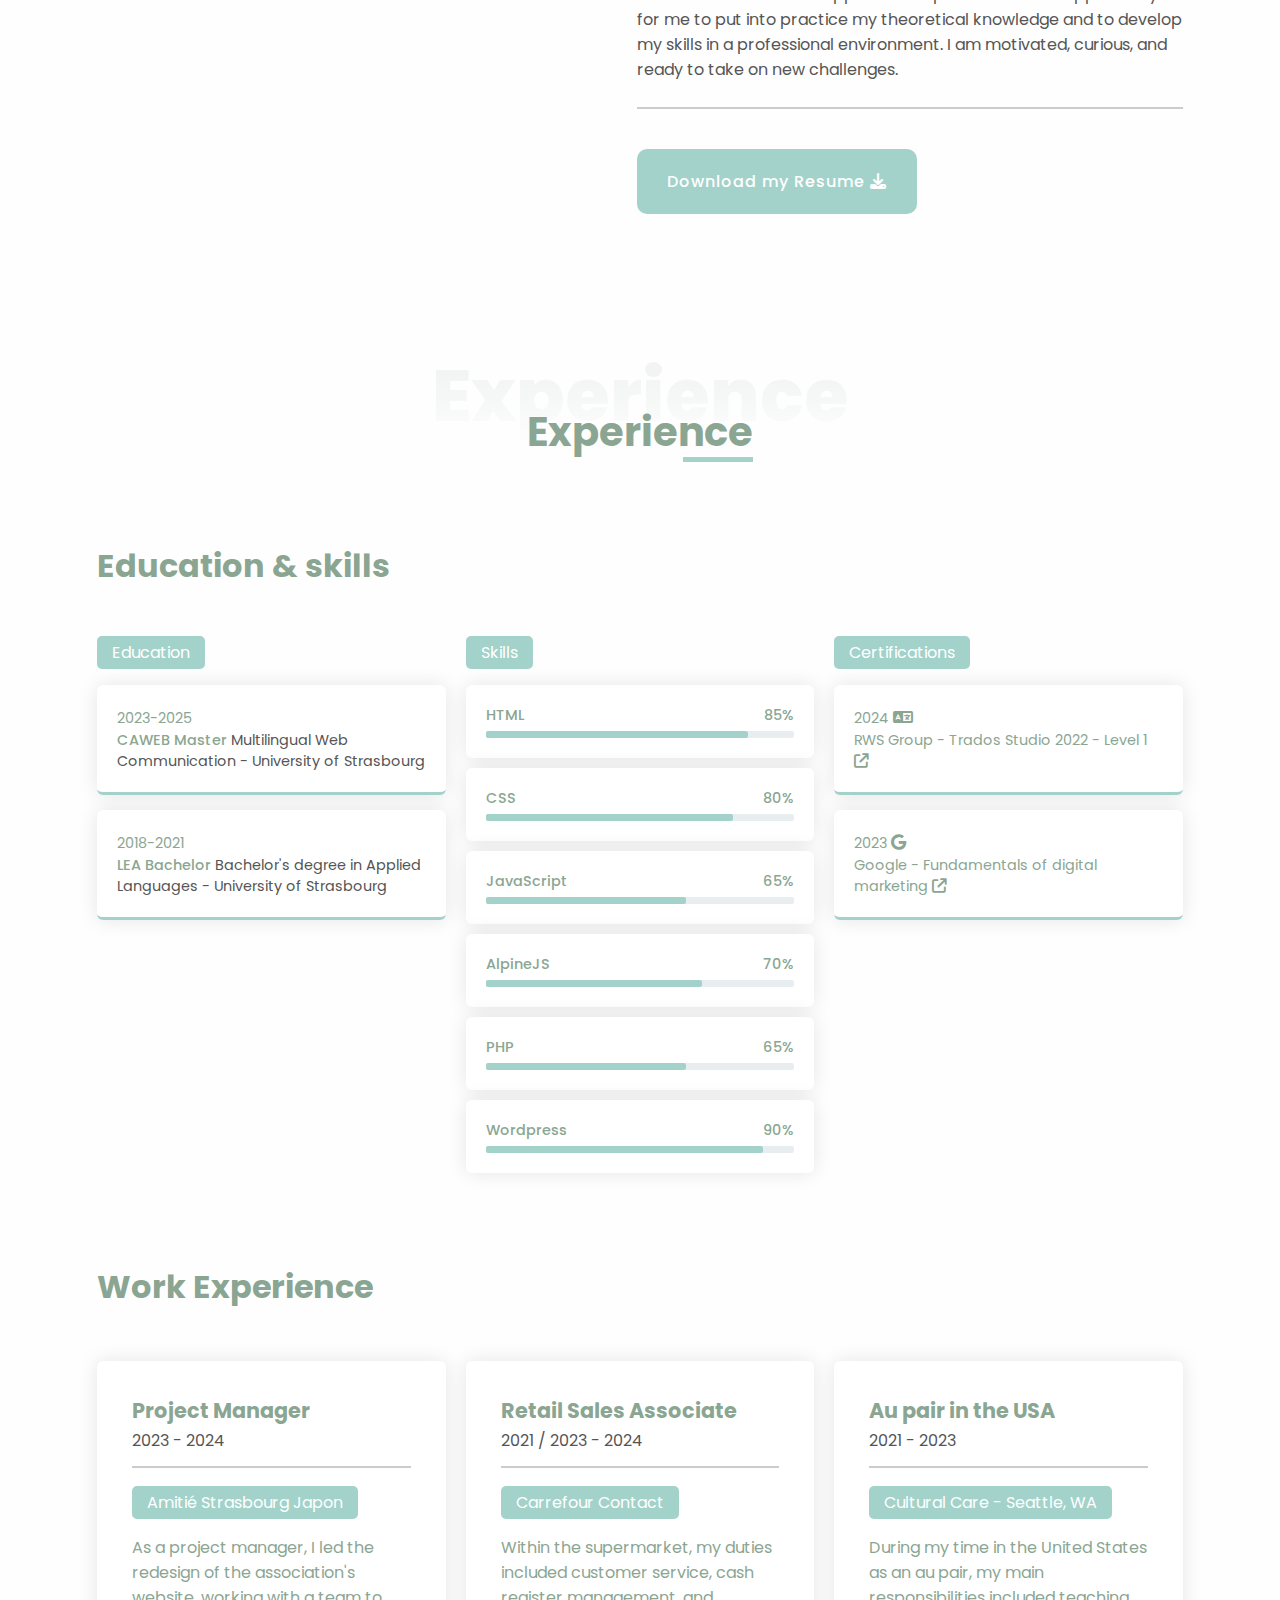
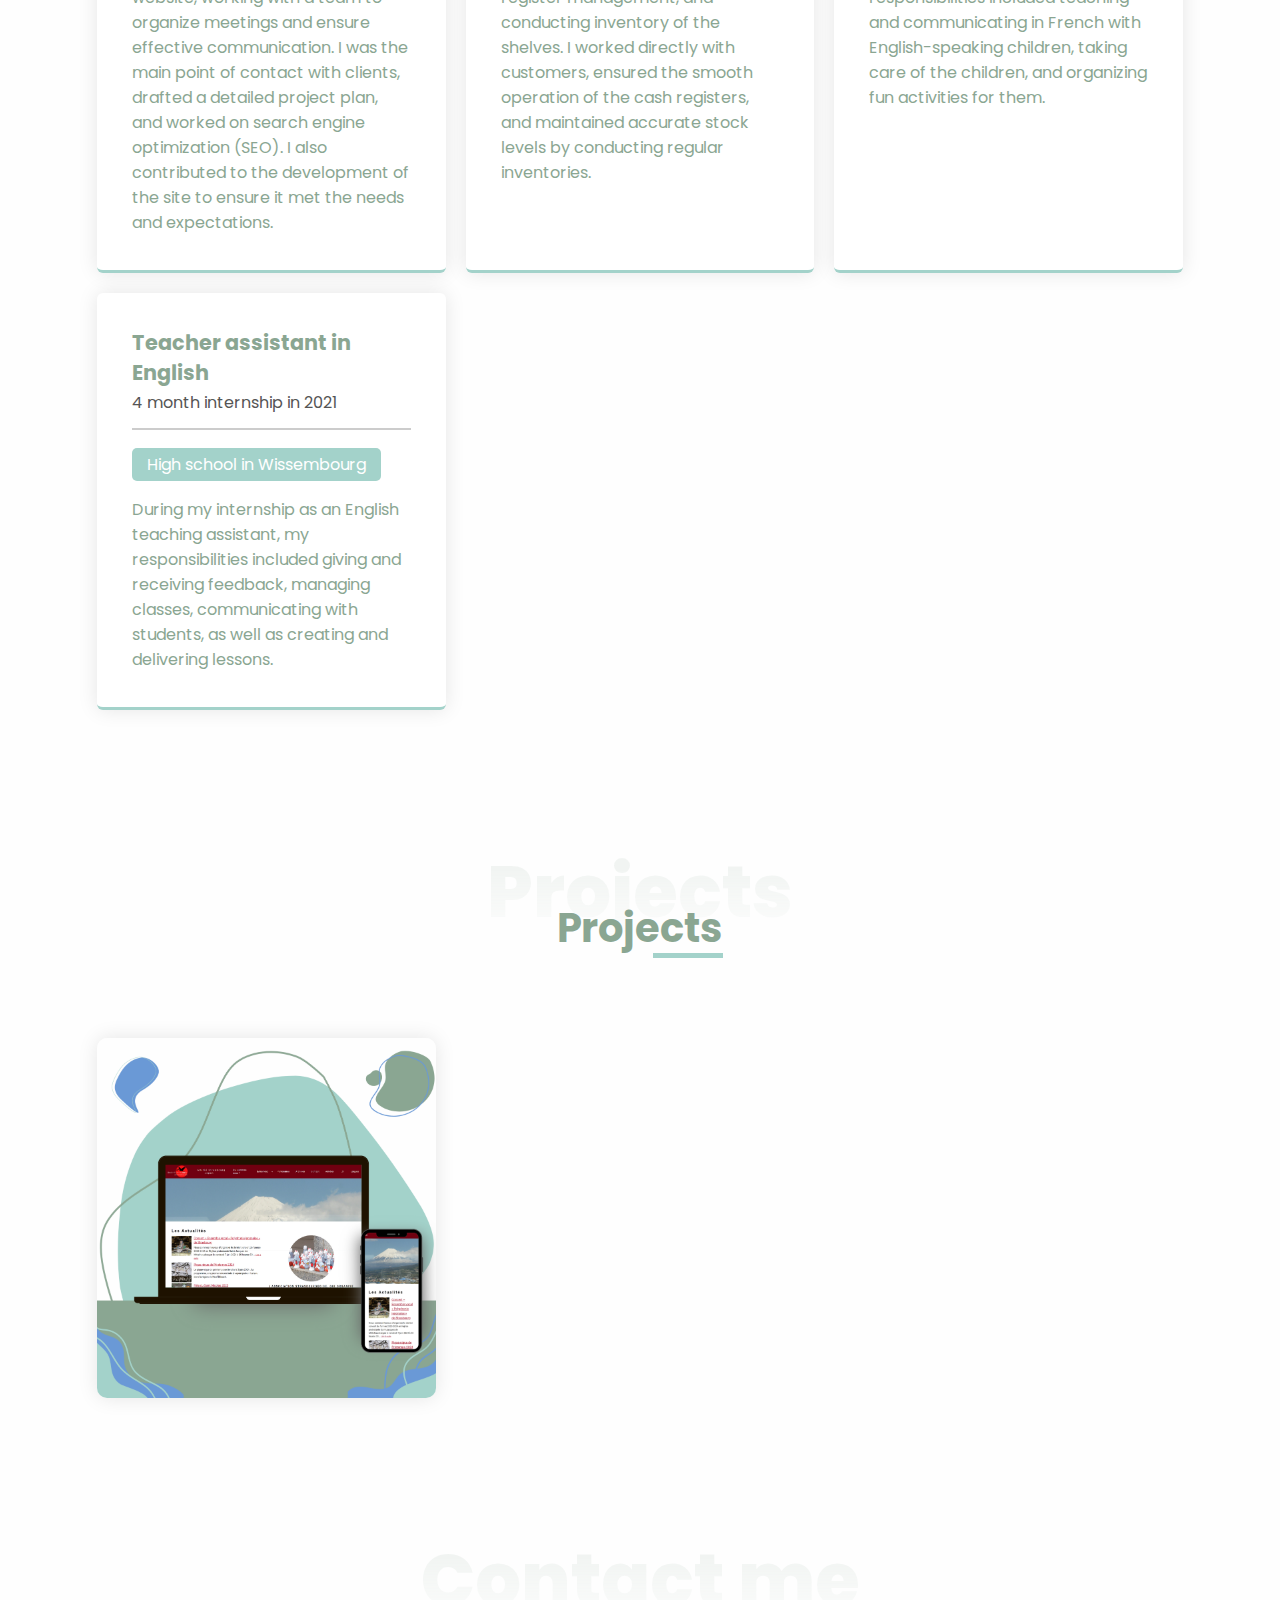
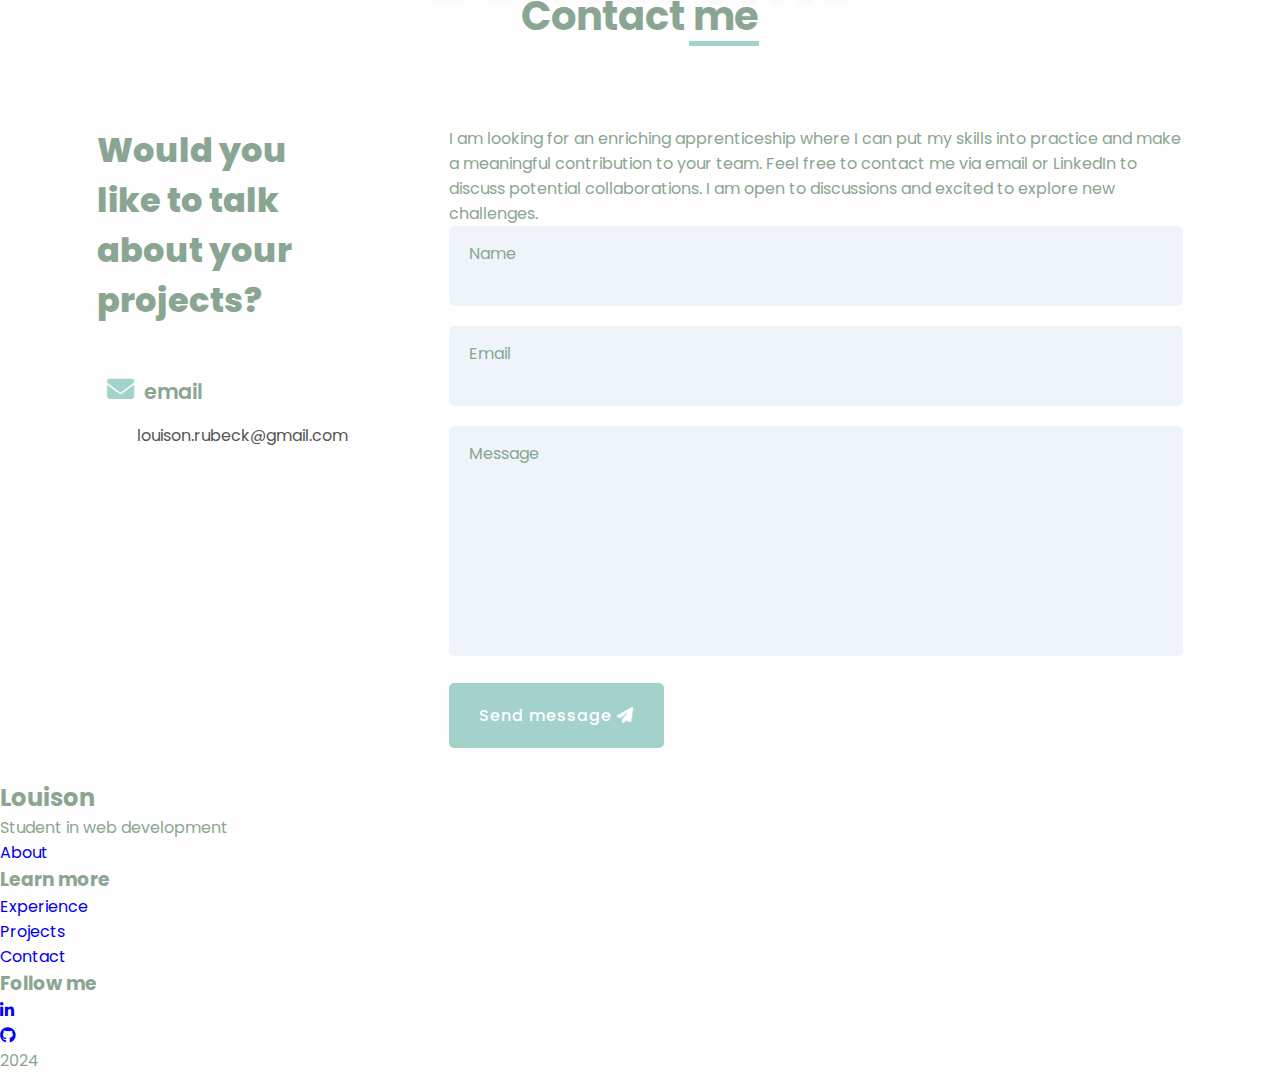
==== commit 1971d562: "Update image" ====
--- a/home.html
+++ b/home.html
@@ -94,7 +94,7 @@
                             to put into practice my theoretical knowledge and to develop my skills 
                             in a professional environment. I am motivated, curious, and ready to take on new challenges.
                         </p>
-                        <a class="btn" href="/CV Louison Rubeck.pdf" target="_blank">Download my Resume <i class="fas fa-download"></i></a>
+                        <a class="btn" href="/RESUME Louison Rubeck.pdf" target="_blank">Download my Resume <i class="fas fa-download"></i></a>
                     </div>
                 </div>
             </div>
@@ -274,13 +274,13 @@
                                 <h3>Website remodeling</h3>
                                 <span>Wordpress</span>
                             </div>
-                            <img src="images/SiteWebAASJ.jpeg" alt="">
+                            <img src="images/SiteWebAASJ.png" alt="">
                         </div>
                         <div class="projects-model flex-center">
                             <div class="projects-model-body">
                                 <i class="fas fa-times projects-close-btn"></i>
                                 <h3>Website remodeling</h3>
-                                <img src="images/SiteWebAASJ.jpeg" alt="">
+                                <img src="images/SiteWebAASJ.png" alt="">
                                 <p>
                                     I led the redesign of the Amitié Strasbourg-Japon website 
                                     using WordPress and creating a child theme based on 
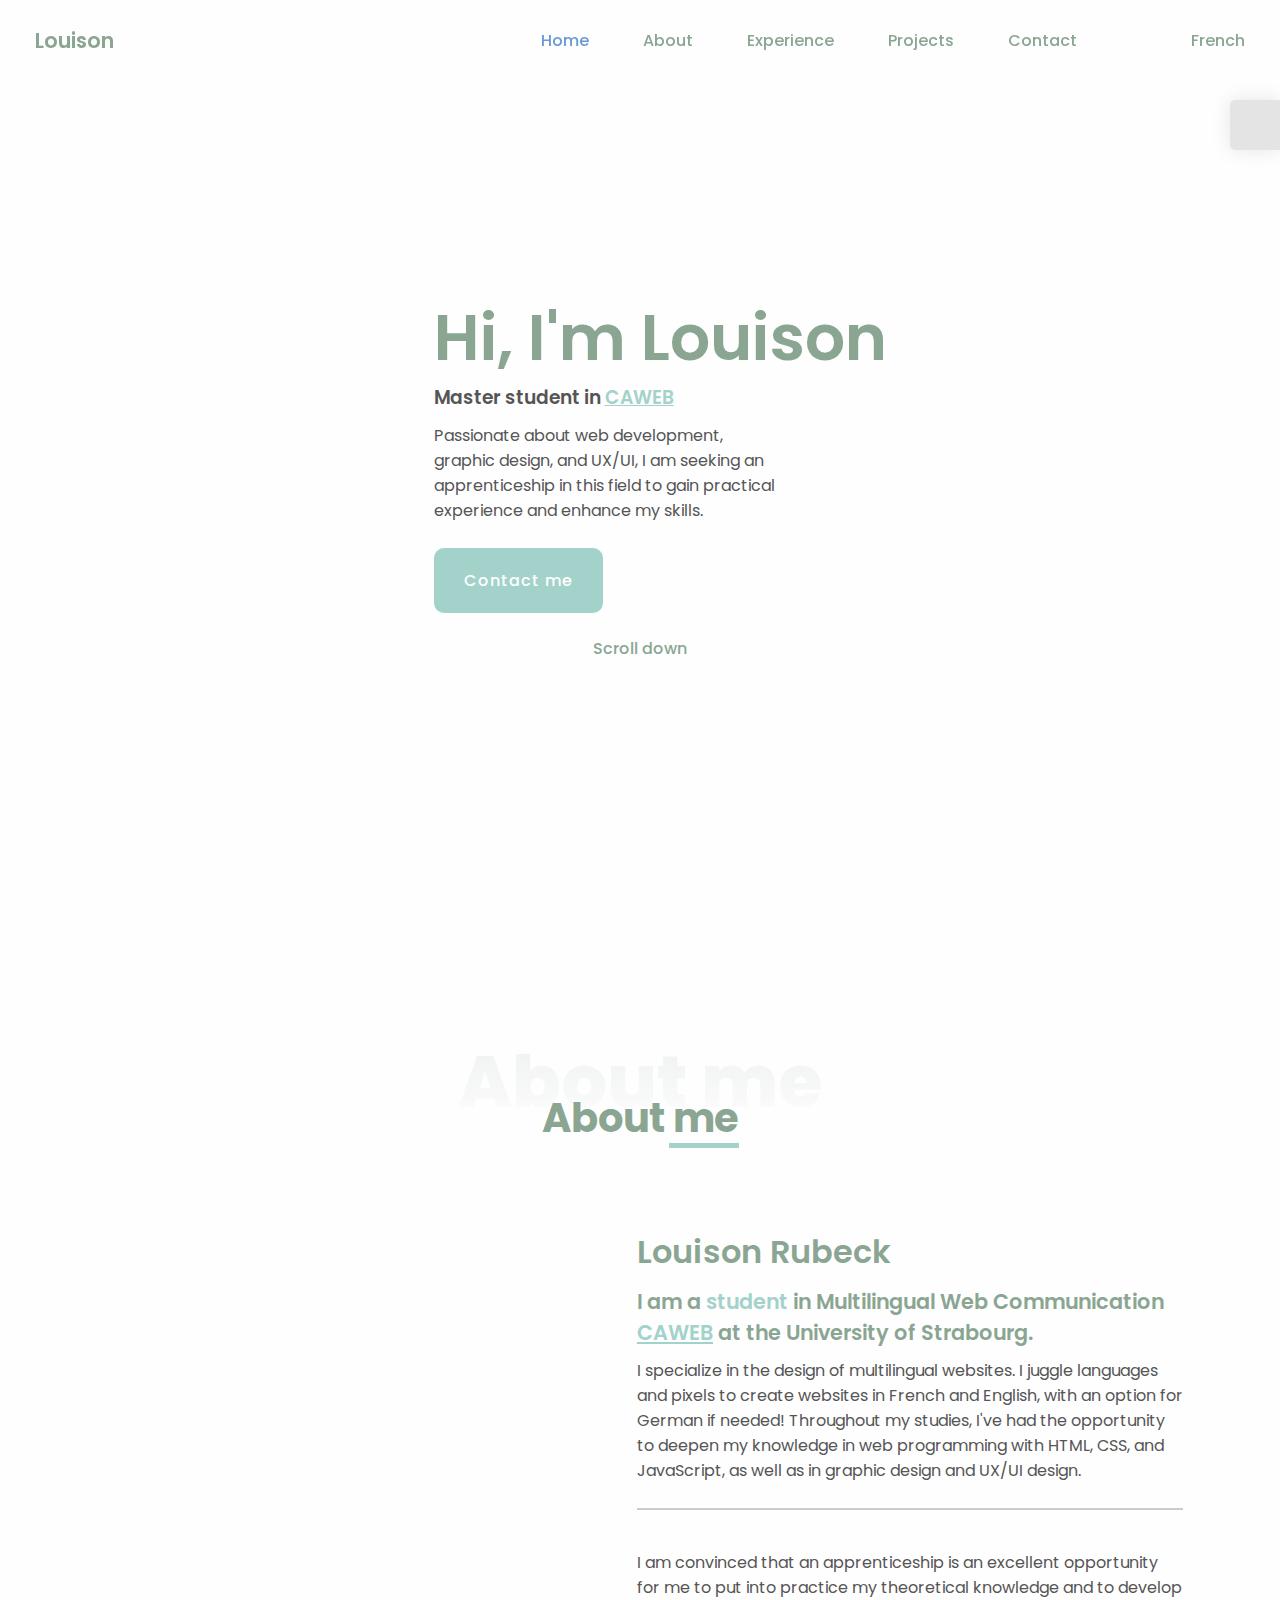
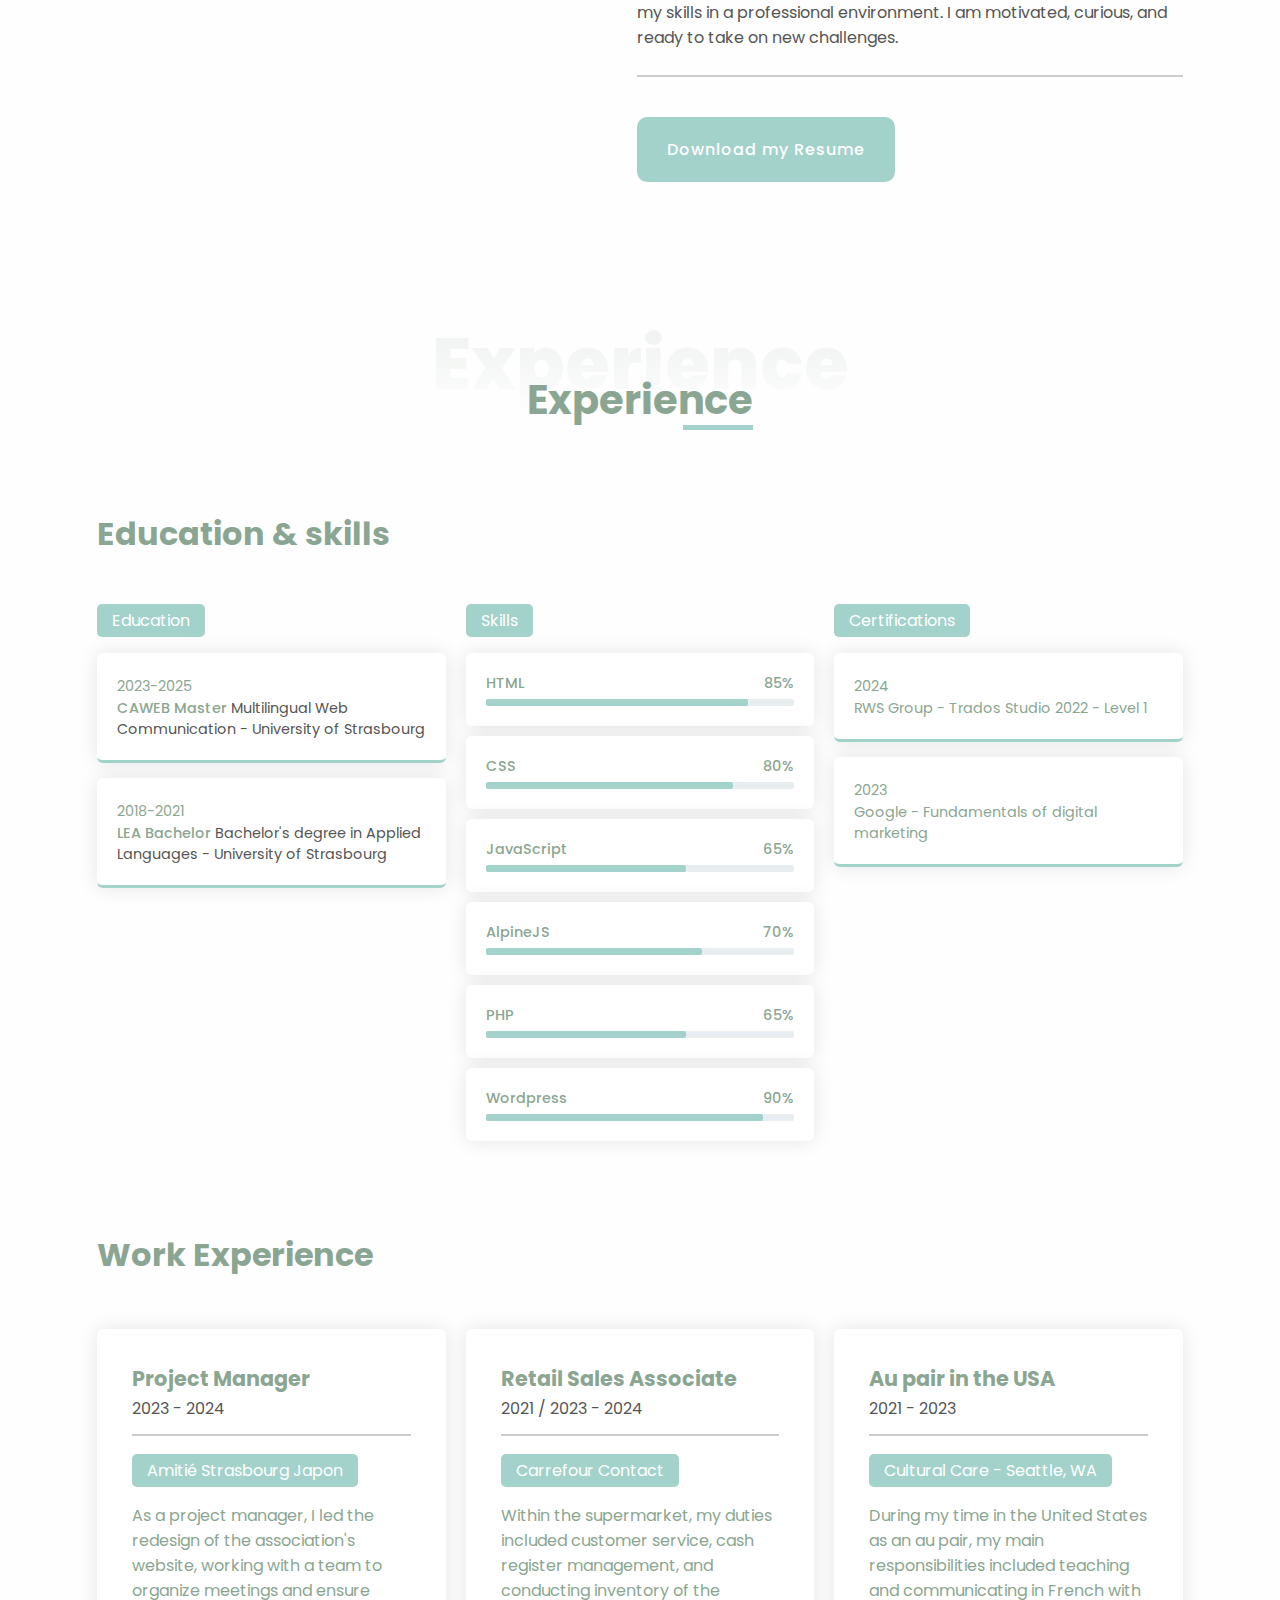
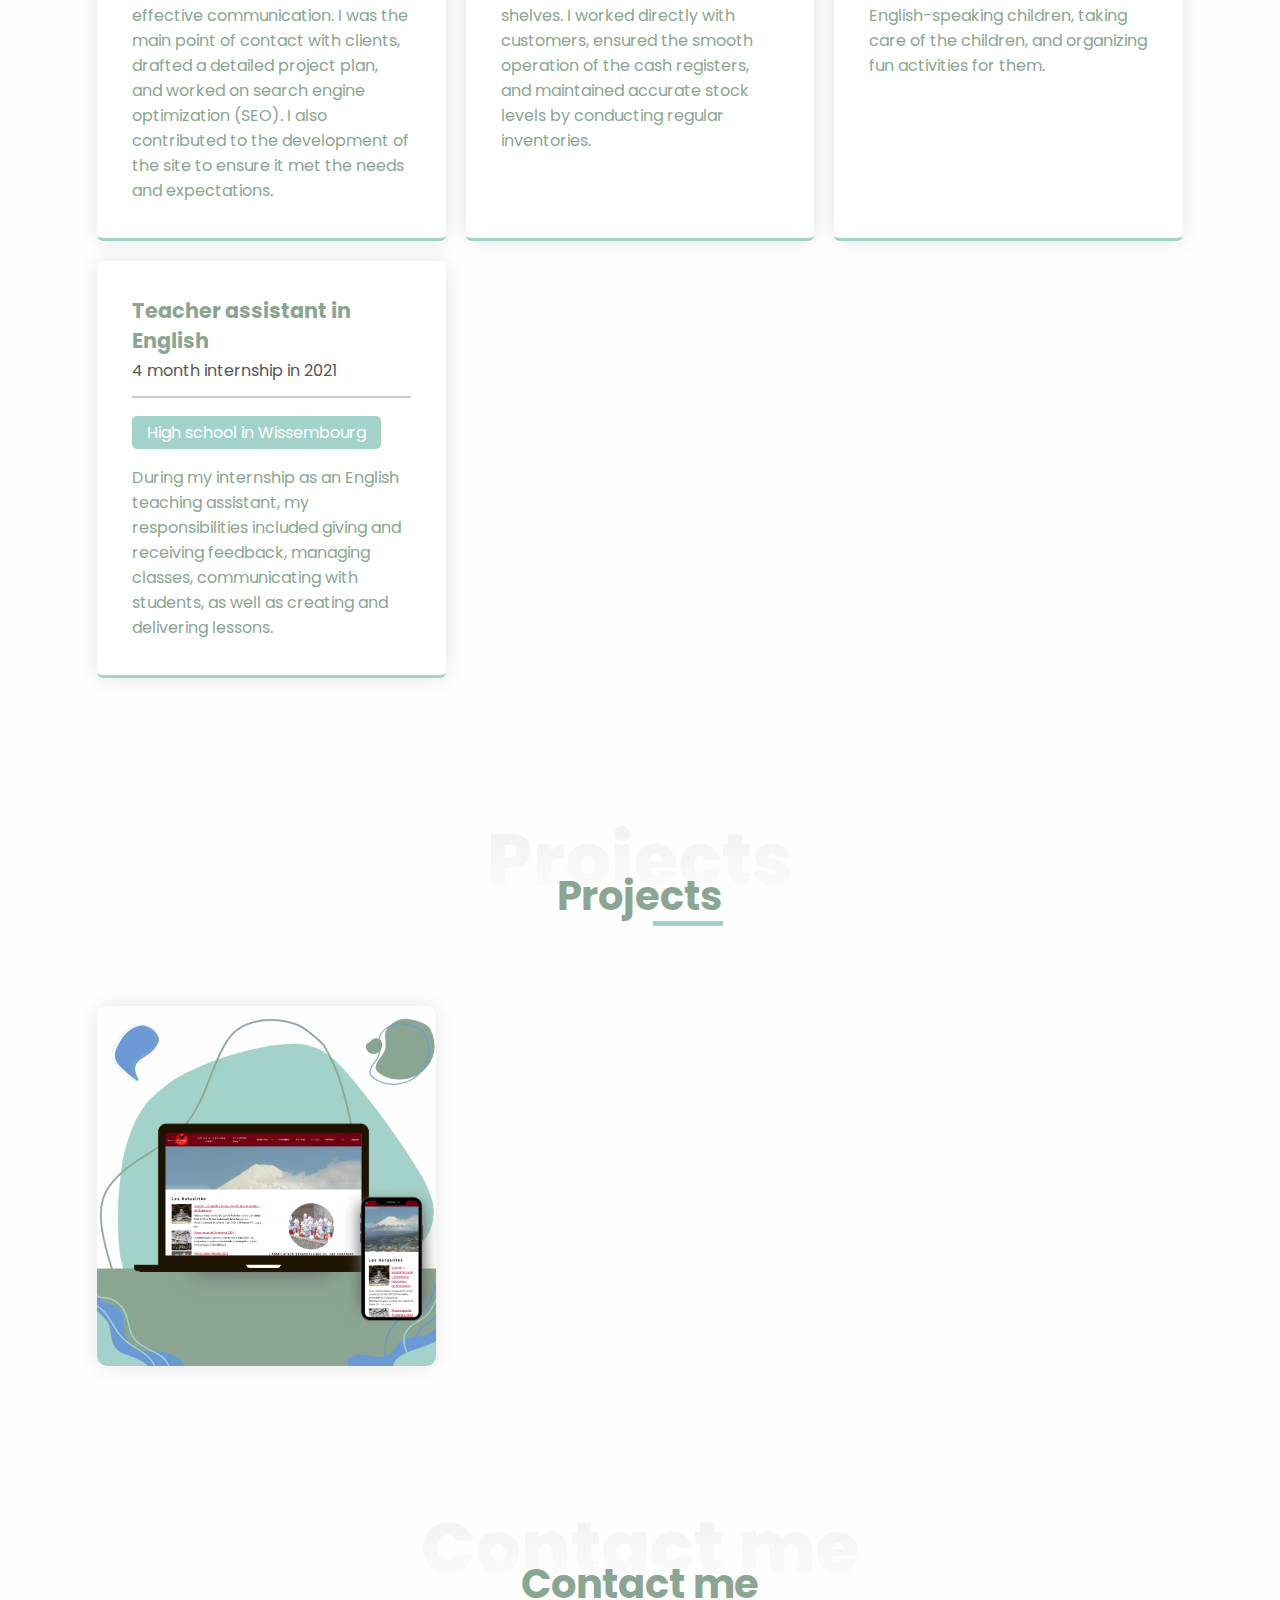
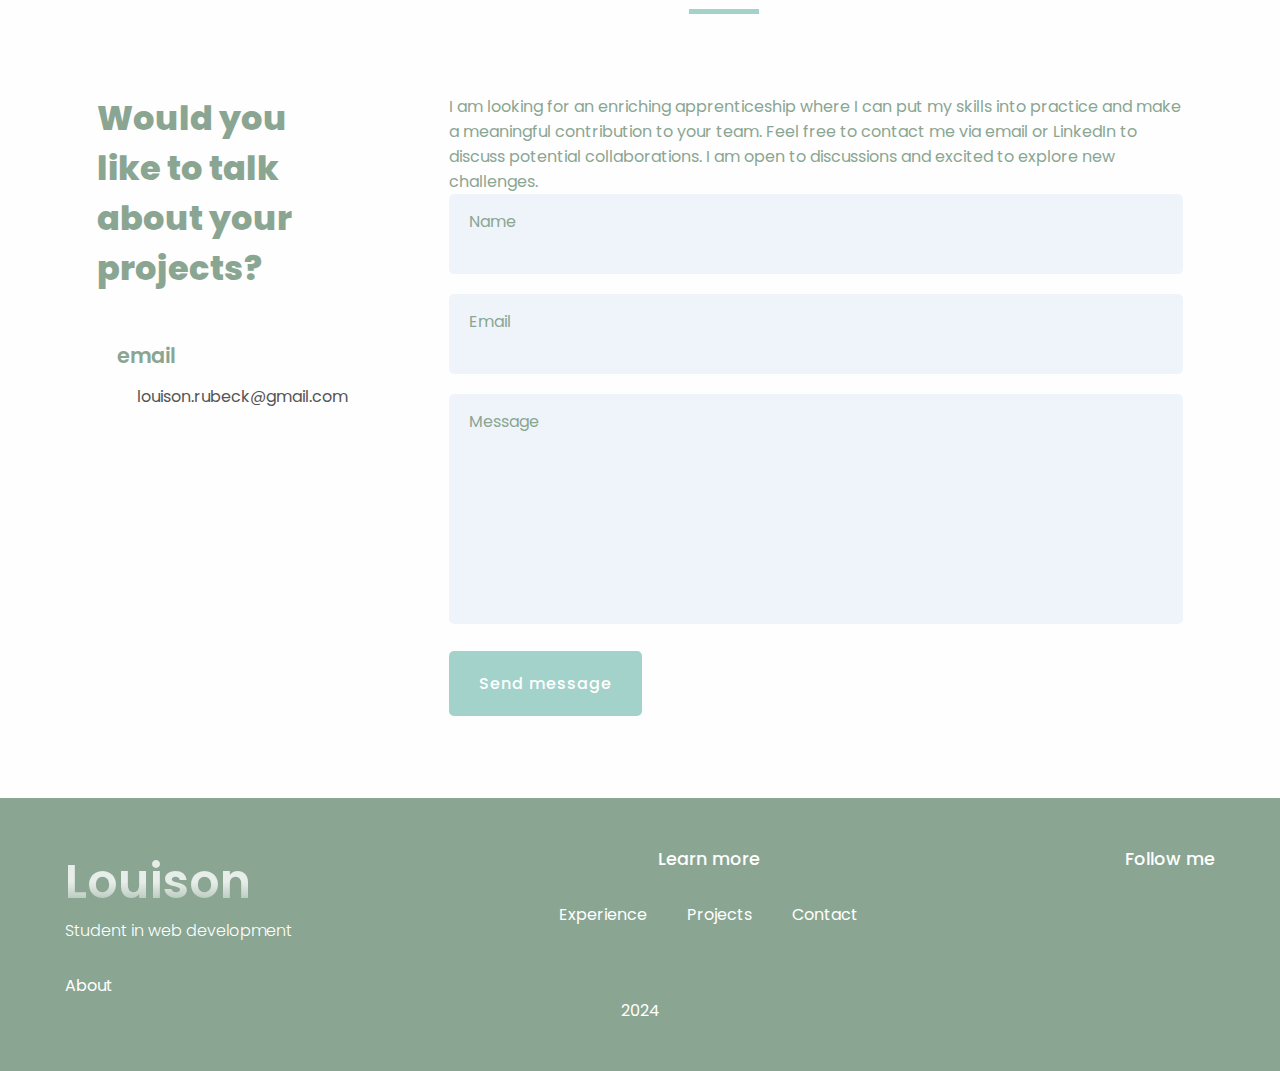
==== commit d51b56e0: "Added figma link & scrollbar to project card" ====
--- a/home.html
+++ b/home.html
@@ -5,8 +5,9 @@
     <meta name="viewport" content="width=device-width, initial-scale=1.0">
     <title>Louison Rubeck - Webdesign Portfolio and web development</title>
     <link rel="stylesheet" href="css/styles.css">
-    <link rel="stylesheet" href="https://cdnjs.cloudflare.com/ajax/libs/font-awesome/6.5.2/css/all.min.css">
+    <!-- <link rel="stylesheet" href="https://cdnjs.cloudflare.com/ajax/libs/font-awesome/6.5.2/css/all.min.css"> -->
     <link rel="icon" type="image/x-icon" href="images/L.R.png">
+    <script src="https://kit.fontawesome.com/21e92353b0.js" crossorigin="anonymous"></script>
 </head>
 <body>
 
@@ -46,6 +47,7 @@
             <div class="media-icons">
                 <a href="https://www.linkedin.com/in/louison-rubeck/" target="_blank" rel="noopener noreferrer"><i class="fab fa-linkedin-in"></i></a>
                 <a href="https://github.com/louison-rubeck"target="_blank" rel="noopener noreferrer"><i class="fab fa-github"></i></a>
+                <a href="https://www.figma.com/@rubeck"target="_blank" rel="noopener noreferrer"><i class="fa-brands fa-figma"></i></a>
             </div>
             <div class="info">
                 <h2>Hi, I'm Louison</h2>
@@ -287,6 +289,8 @@
                                     Twenty-Twenty-Three. This redesign updated the design 
                                     and improved the functionality of the site to better 
                                     meet the needs of the association and its members.
+                                    <br>
+                                    <a href="https://www.amitie-strasbourg-japon.net/" target="_blank" class="btn">Lien vers Amitié Strasbourg Japon <i class="fa-solid fa-arrow-up-right-from-square"></i></a>
                                 </p>
                             </div>
                         </div>
--- a/css/styles.css
+++ b/css/styles.css
@@ -34,6 +34,29 @@
   --scroll-thumb-hover-color: #8AA692;
 }
 
+.dark-theme{
+  /*=======Main theme colors=======*/
+  --first-color: #8AA692;
+  --second-color: #A3D2CA;
+  --third-color: #CCCCCC;
+
+  /*=======Background colors=======*/
+  --body-bg-color: #222222;
+  --card-bg-color: #333333;
+  --modal-bg-color: #444444;
+  --bg-transparent-color: rgba(255, 255, 255, 0.1); 
+  --transparent-color-01: rgba(255, 255, 255, 0.1);
+  --line-color: #666666;
+
+  /*=======Color Filter=======*/
+  --color-filter: invert(0);
+
+  /*=======Scroll bar colors=======*/
+  --scroll-bar-color: #333333;
+  --scroll-thumb-color: #666666;
+  --scroll-thumb-hover-color: #8AA692;
+}
+
 *{
     margin: 0;
     padding: 0;
@@ -61,13 +84,58 @@
 }
 
 /*=======Scroll to top button=======*/
+.scrollToTop-btn{
+    z-index: 99999;
+    position: fixed;
+    right: 0;
+    bottom: 20px;
+    width: 45px;
+    height: 45px;
+    background: var(--second-color);
+    color: #fff;
+    font-size: var(--small-font-size);
+    border-radius: 3px;
+    cursor: pointer;
+    opacity: 0;
+    transition: .5s ease;
+}
+
+.scrollToTop-btn.active{
+    right: 20px;
+    pointer-events: all;
+    opacity: 1;
+}
+
 
 /*=======Light/Dark theme button=======*/
+.theme-btn{
+    z-index: 999999;
+    position: fixed;
+    right: 0;
+    top: 100px;
+    background: var(--transparent-color-01);
+    backdrop-filter: blur(20px);
+    width: 50px;
+    height: 50px;
+    font-size: 1.2em;
+    border-radius: 5px 0 0 5px;
+    box-shadow: var(--box-shadow);
+    cursor: pointer;
+}
+
+.theme-btn .fa-sun, .theme-btn.sun .fa-moon{
+    display: none;
+}
+
+.theme-btn.sun .fa-sun{
+    display: block;
+}
 
 /*=======Scroll bar=======*/
 ::-webkit-scrollbar{
     width: 10px;
     background: var(--scroll-bar-color);
+    border-radius: 10px;
 }
 
 ::-webkit-scrollbar-thumb{
@@ -121,6 +189,11 @@
 .nav-items a{
     color: var(--first-color);
     font-size: var(--normal-font-size);
+    font-weight: 500;
+}
+
+.nav-items a.active{
+    color: var(--hover-color);
 }
 
 .nav-items a:not(:last-child){
@@ -129,6 +202,20 @@
 
 .nav-items a:hover{
     color: var(--second-color);
+}
+
+.nav-menu-btn, .nav-close-btn{
+    display: none;
+}
+
+.language{
+    margin-left: 50px;
+    align-items: center;
+    display: inline-block;
+}
+
+.language img{
+    margin-right: 10px;
 }
 
 /*=======Home section=======*/
@@ -241,7 +328,7 @@
 
 .section{
     position: relative;
-    width: 1150px;
+    max-width: 1150px;
     margin-left: auto;
     margin-right: auto;
     padding: 6rem 2rem 2rem;
@@ -249,7 +336,7 @@
 
 .sub-section{
     position: relative;
-    width: 1150px;
+    max-width: 1150px;
     margin-left: auto;
     margin-right: auto;
     padding: 6rem 0;
@@ -594,6 +681,9 @@
     position: relative;
     background: var(--modal-bg-color);
     max-width: 600px;
+    max-height: 600px;
+    overflow: hidden;
+    overflow-y: scroll;
     margin: 20px;
     padding: 40px;
     border-radius: 10px;
@@ -613,10 +703,10 @@
 }
 
 .projects-model-body img{
-    width: 100%;
+    max-width: 100%;
     max-height: 60vh;
-    margin: 20px 0;
-    border-radius: 10px;
+    margin: 20px 10%;
+    border-radius: 20px;
     object-fit: scale-down;
 }
 
@@ -701,30 +791,252 @@
 }
 
 /*=======Footer=======*/
+footer{
+    display: flex;
+    justify-content: center;
+    align-items: center;
+    flex-direction: column;
+    background: var(--first-color);
+    width: 100%;
+    margin-top: 50px;
+    padding: 3rem 2rem;
+    color: #fff;
+}
+
+footer a{
+    color: #fff;
+}
+
+.footer-container{
+    display: flex;
+    justify-content: space-between;
+    width: 100%;
+    max-width: 1150px;
+}
+
+.footer-container .about h2{
+    font-size: 3em;
+    font-weight: 600;
+    background: linear-gradient(to top, transparent 0%, #fff 50%);
+    -webkit-background-clip: text;
+    -webkit-text-fill-color: transparent;
+    opacity: .8;
+}
+
+.footer-container .about p{
+    font-size: var(--normal-font-size);
+    font-weight: 300;
+    margin-bottom: 30px;
+}
+
+.footer-container .info,
+.footer-container .follow{
+    display: flex;
+    align-items: center;
+    flex-direction: column;
+}
+
+.footer-container .info h3,
+.footer-container .follow h3{
+    font-size: 1.1em;
+    font-weight: 500;
+    margin-bottom: 30px;
+}
+
+.footer-container .info ul,
+.footer-container .follow ul{
+    display: flex;
+}
+
+.footer-container .info a{
+    margin: 20px;
+}
+
+.footer-container .follow a{
+    font-size: 1.5em;
+    margin: 20px;
+}
+
+.footer-copyright p{
+    font-size: var(--normal-font-size);
+    font-weight: 300;
+    margin-top: 50px;
+}
 
 /*=======Media query max-width 1070px=======*/
 @media screen and (max-width: 1070px){
   /*=======Header navigation menu=======*/
+  .navigation{
+    position: fixed;
+    width: 100%;
+    height: 100vh;
+    top: 0;
+    left: 0;
+    display: flex;
+    justify-content: center;
+    align-items: center;
+    background: var(--transparent-color-01);
+    visibility: hidden;
+    opacity: 0;
+    transition: .3s ease;
+  }
+
+  .navigation.active{
+    visibility: visible;
+    opacity: 1;
+  }
+
+  .nav-items{
+    position: relative;
+    background: var(--modal-bg-color);
+    width: 600px;
+    max-width: 600px;
+    display: flex;
+    align-items: center;
+    flex-direction: column;
+    margin: 20px;
+    padding: 40px;
+    border-radius: 10px;
+    box-shadow: var(--box-shadow);
+    transform: translateY(-50px);
+    transition: .3 ease;
+  }
+
+  .language{
+    margin-right: 2rem;
+  }
+
+  .navigation.active .nav-items{
+    transform: translateY(0);
+  }
+
+  .nav-items a{
+    margin: 15px 50px;
+  }
+
+  .nav-close-btn{
+    position: absolute;
+    background-size: 12px;
+    font-size: 120%;
+    background-position: center;
+    width: 40px;
+    height: 40px;
+    top: 0;
+    right: 0;
+    margin: 10px;
+    cursor: pointer;
+    display: block;
+  }
+
+  .nav-menu-btn{
+    background-size: 30px;
+    font-size: 130%;
+    background-position: center;
+    height: 40px;
+    width: 40px;
+    cursor: pointer;
+    display: block;
+  }
 
   /*=======Home section=======*/
+  .home .home-container .info{
+    font-size: 0.85rem;
+  }
 
   /*=======About section=======*/
-
-  /*=======Get-in-touct=======*/
-
-  /*=======Our clients=======*/
+  .about .container .content{
+    display: grid;
+    width: 100%;
+    row-gap: 20px;
+  }
+
+  .about-img img{
+    min-width: 0;
+    width: 100%;
+  }
+
+  .about-info{
+    min-width: 0;
+    width: 100%;
+  }
 
   /*=======Contact section=======*/
+  .contact .content{
+    flex-direction: column;
+    font-size: 0.9rem;
+  }
+
+  .contact .contact-left{
+    margin-bottom: 40px;
+  }
 
   /*=======Footer=======*/
+  footer .footer-container{
+    flex-direction: column;
+  }
+
+  .footer-container .about, .footer-container .info{
+    display: flex;
+    justify-content: center;
+    align-items: center;
+    flex-direction: column;
+    margin-bottom: 50px;
+  }
+
+  .footer-container .info ul{
+    align-items: center;
+    flex-direction: column;
+  }
+
+  .footer-container .info ul li{
+    margin: 5px 0;
+  }
+
+  .footer-container .hr{
+    width: 100%;
+    height: 2px;
+    background: rgba(255, 255, 255, 0.1);
+    margin: 10px 0 22px;
+  }
 }
 
 /*=======Media query max-width 730px=======*/
 @media screen and (max-width: 730px){
   /*=======Common styles for all sections=======*/
+  body{
+    margin: 5rem 0 0 0;
+  }
+
+  .section-title-01{
+    font-size: 3em;
+  }
+
+  .section-title-02{
+    font-size: 2em;
+    transform: translateY(-65px);
+  }
 
   /*=======Home section=======*/
-
-  /*=======Get-in-touch section=======*/
+  .home .home-container{
+    display: grid;
+  }
+
+  .home-container .home-img{
+    position: absolute;
+  }
+
+  .home-container .home-img img{
+    width: 45%;
+    transform: translate(80px, -210px);
+  }
+
+  .home .home-container .info{
+    font-size: 0.8rem;
+  }
+
+  .media-icons{
+    margin-bottom: 80px;
+  }
+
 }
       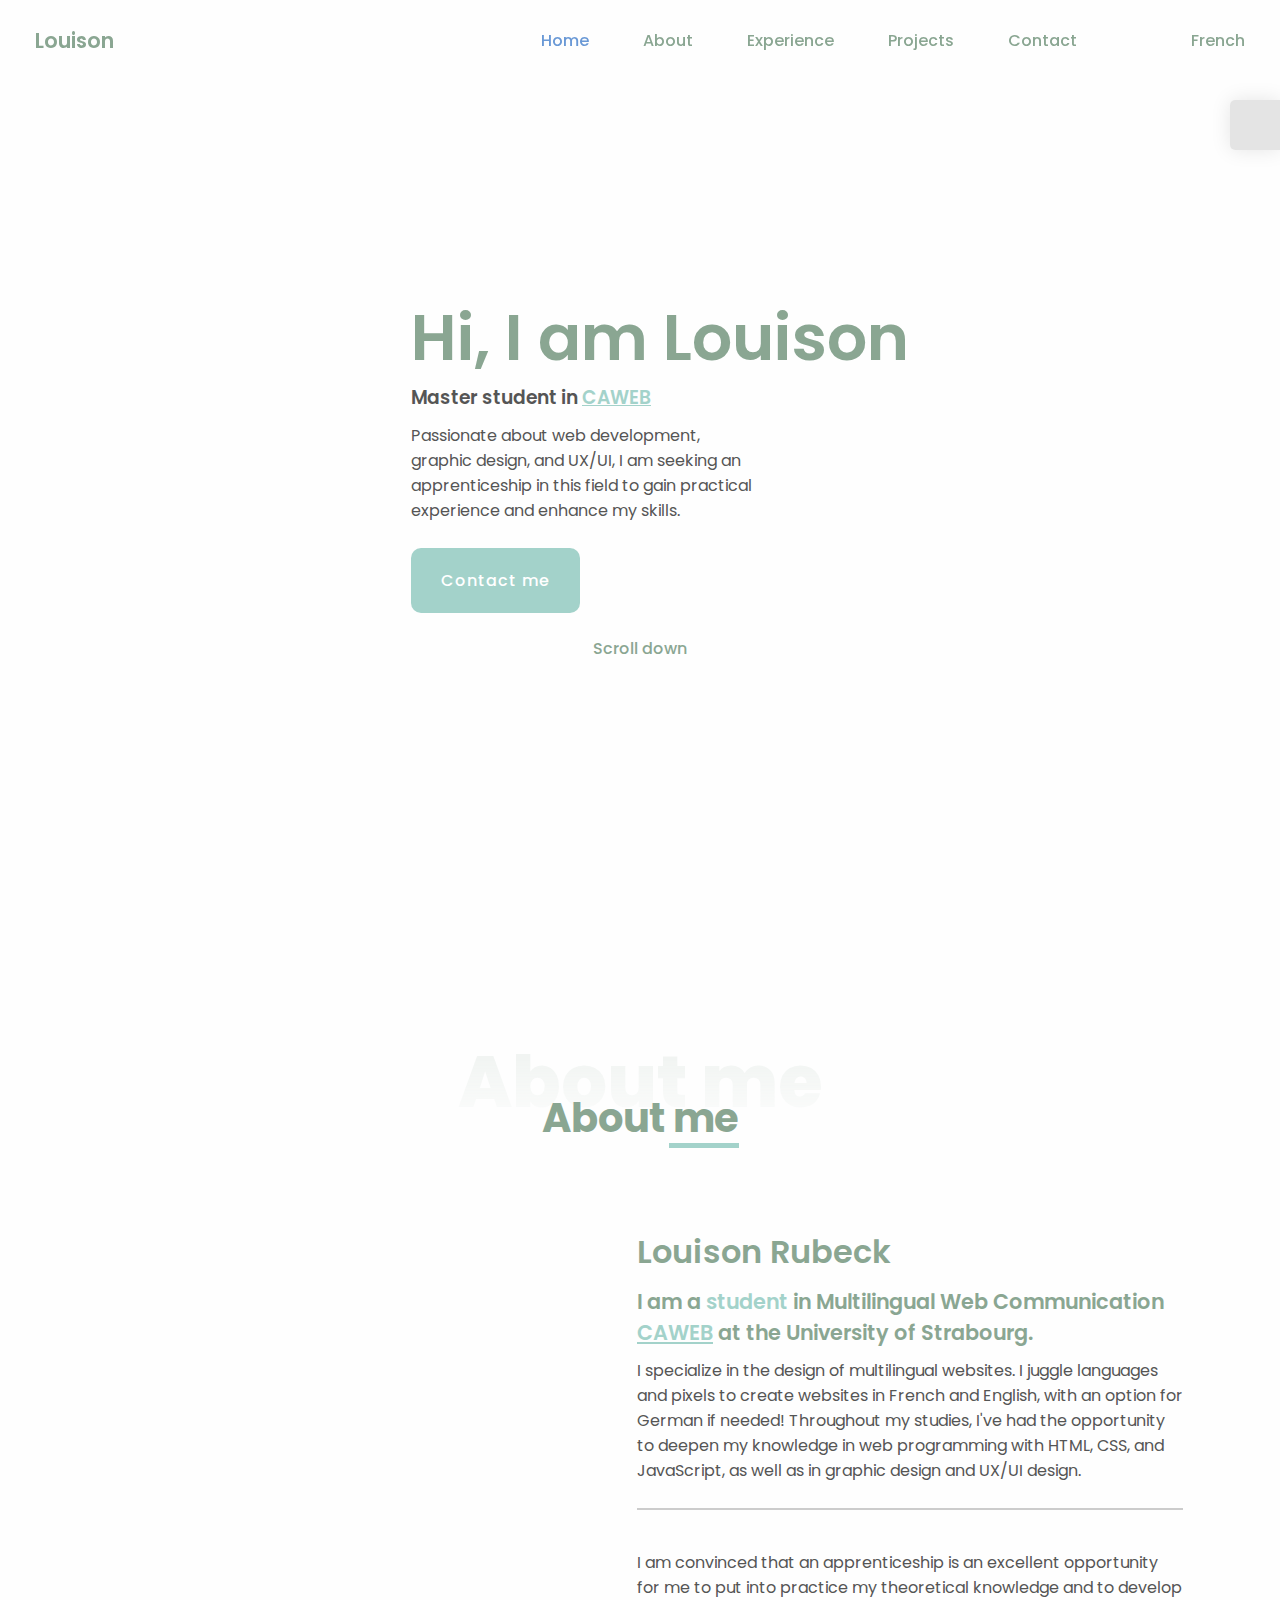
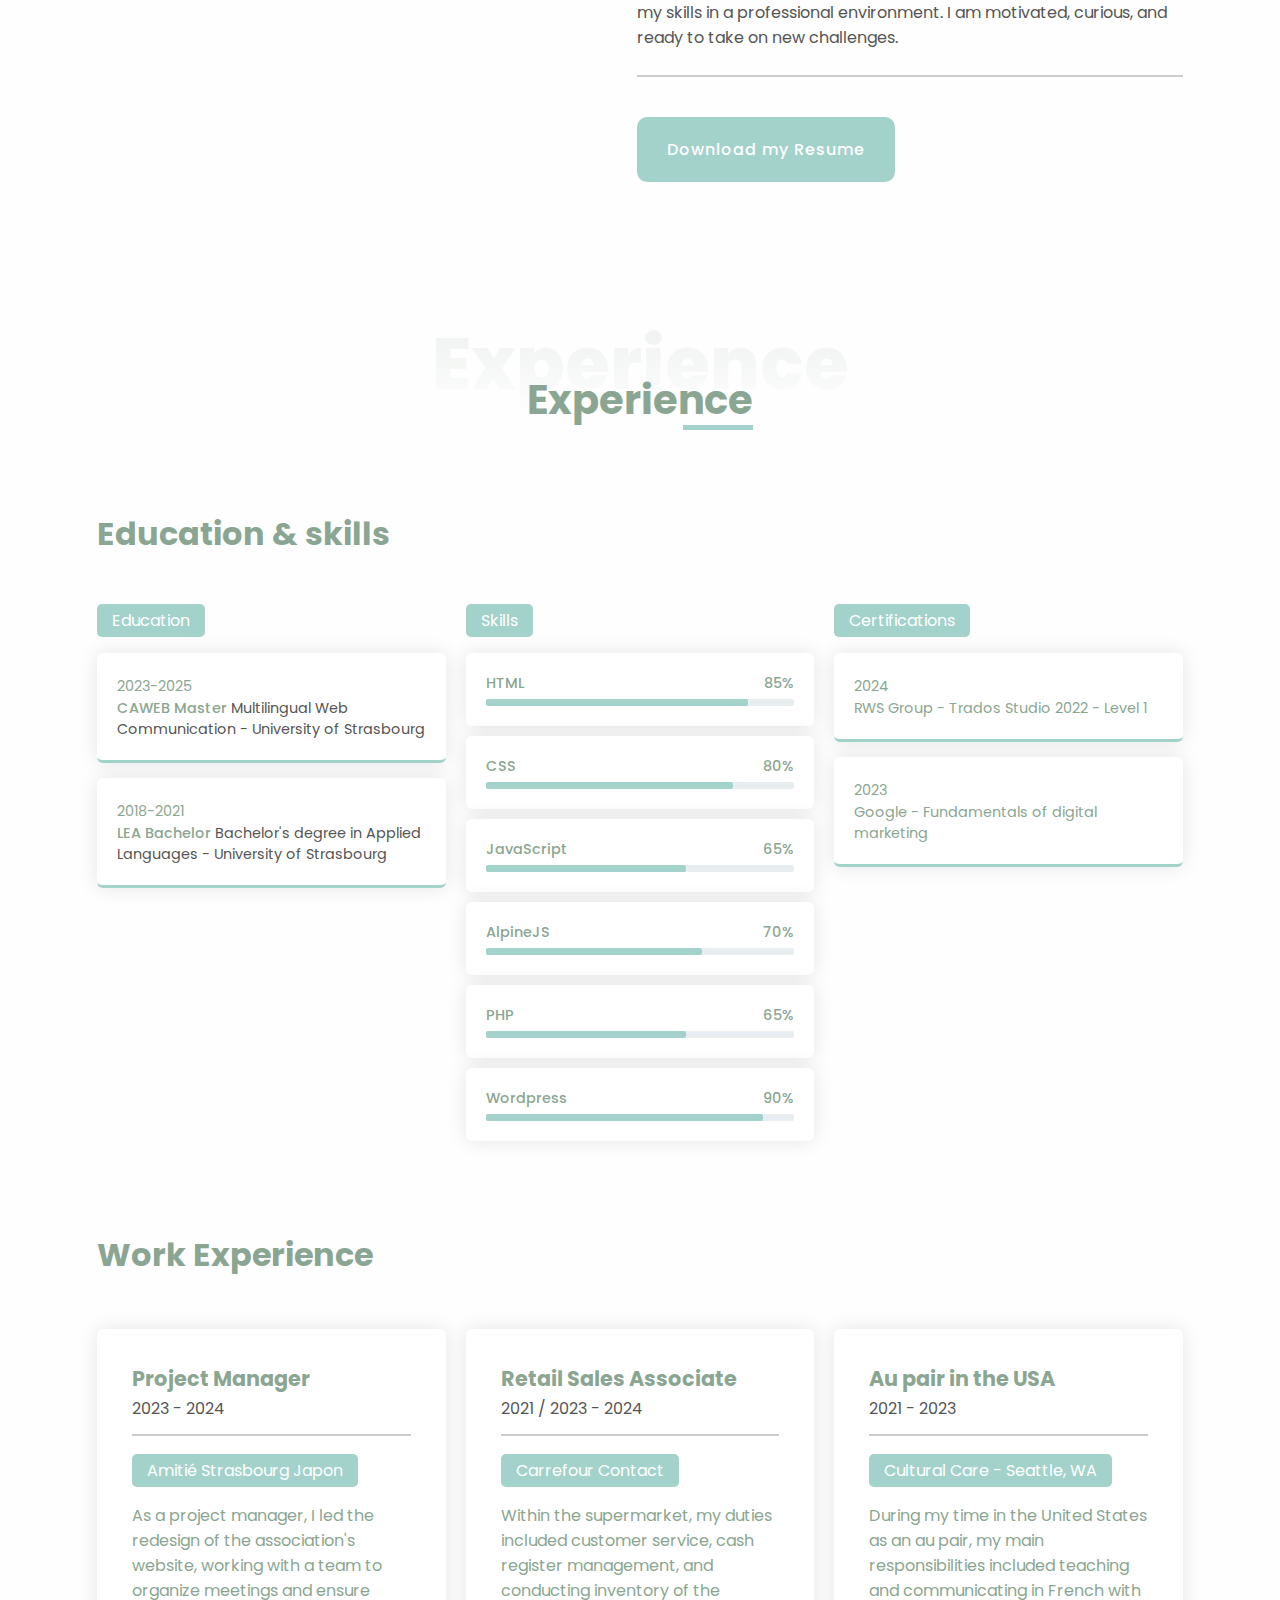
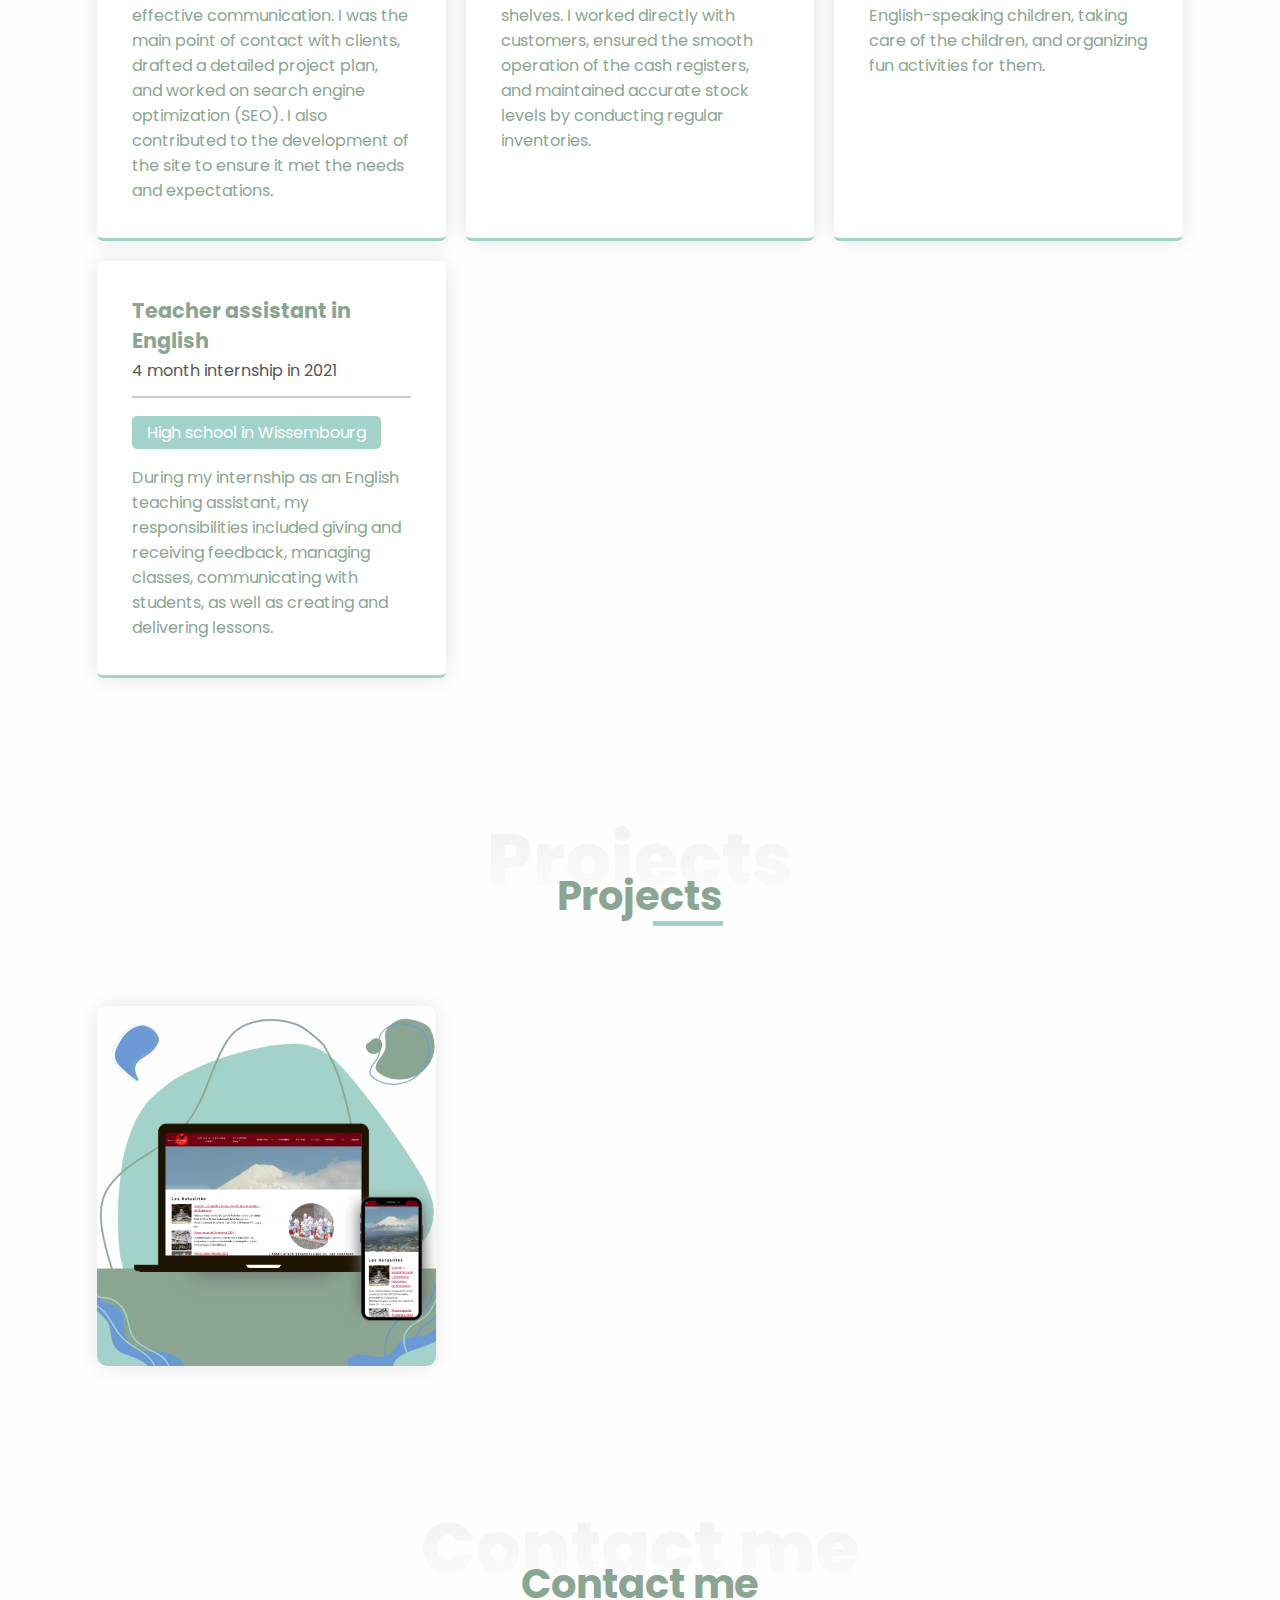
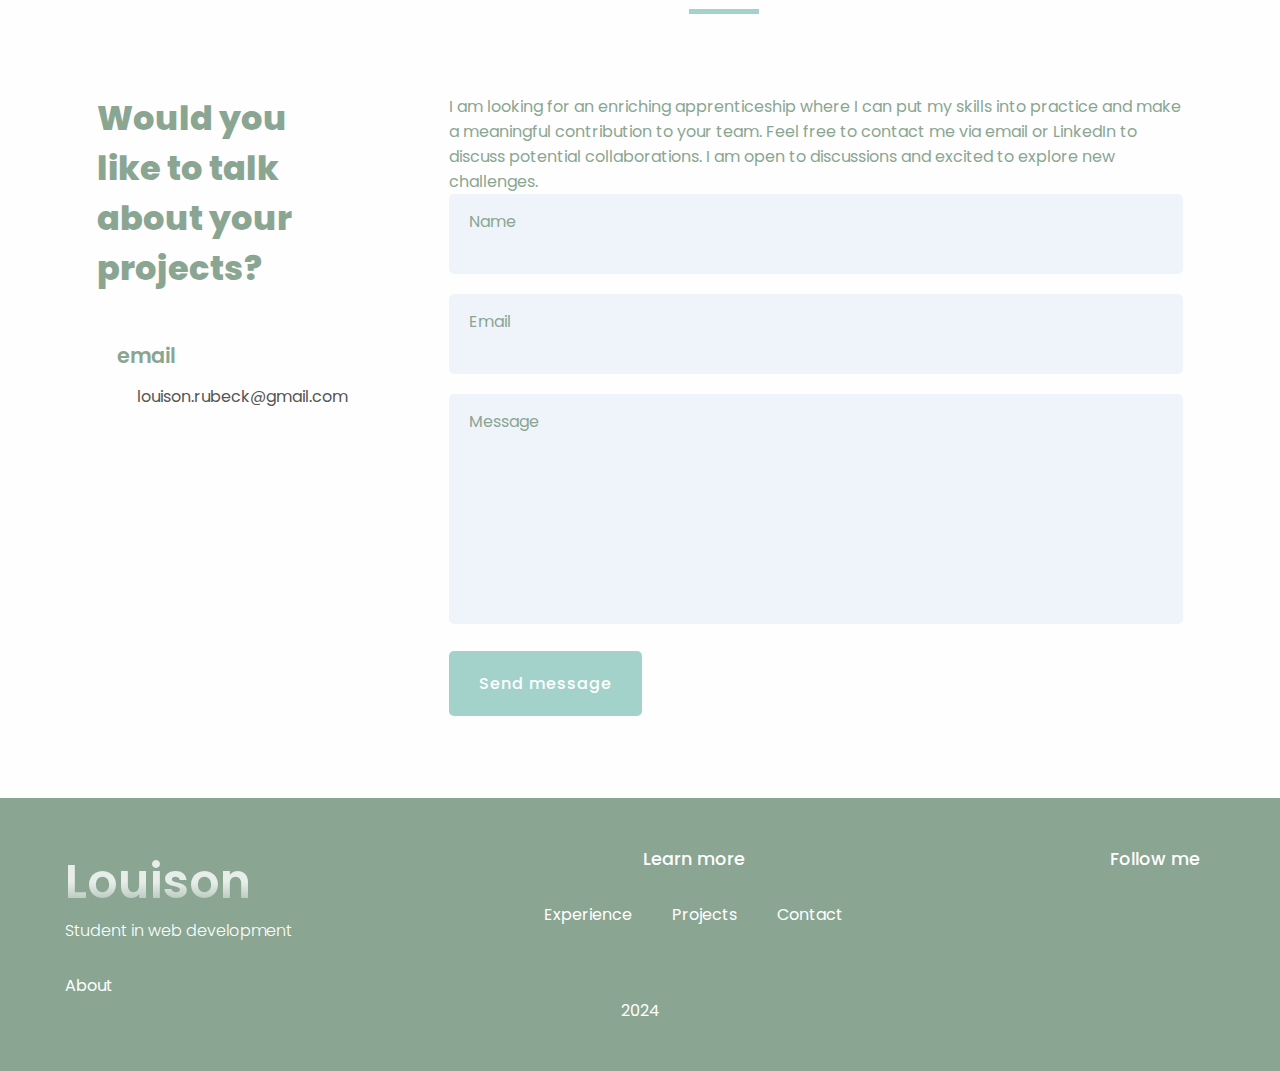
==== commit e23139a1: "scroll animations" ====
--- a/home.html
+++ b/home.html
@@ -5,9 +5,9 @@
     <meta name="viewport" content="width=device-width, initial-scale=1.0">
     <title>Louison Rubeck - Webdesign Portfolio and web development</title>
     <link rel="stylesheet" href="css/styles.css">
-    <!-- <link rel="stylesheet" href="https://cdnjs.cloudflare.com/ajax/libs/font-awesome/6.5.2/css/all.min.css"> -->
+    <link rel="stylesheet" href="https://cdnjs.cloudflare.com/ajax/libs/font-awesome/6.5.2/css/all.min.css" integrity="sha512-SnH5WK+bZxgPHs44uWIX+LLJAJ9/2PkPKZ5QiAj6Ta86w+fsb2TkcmfRyVX3pBnMFcV7oQPJkl9QevSCWr3W6A==" crossorigin="anonymous" referrerpolicy="no-referrer" />
     <link rel="icon" type="image/x-icon" href="images/L.R.png">
-    <script src="https://kit.fontawesome.com/21e92353b0.js" crossorigin="anonymous"></script>
+    <script src="https://unpkg.com/scrollreveal"></script>
 </head>
 <body>
 
@@ -50,7 +50,7 @@
                 <a href="https://www.figma.com/@rubeck"target="_blank" rel="noopener noreferrer"><i class="fa-brands fa-figma"></i></a>
             </div>
             <div class="info">
-                <h2>Hi, I'm Louison</h2>
+                <h2>Hi, I am Louison</h2>
                 <h3>Master student in <a class="caweb" href="https://mastercaweb.unistra.fr/" target="_blank" rel="noopener noreferrer">CAWEB</a></h3>
                 <p>
                     Passionate about web development, graphic design, and UX/UI, 
@@ -361,6 +361,7 @@
                 <ul>
                     <li><a href="https://www.linkedin.com/in/louison-rubeck/" target="_blank" rel="noopener noreferrer"><i class="fab fa-linkedin-in"></i></a></li>
                     <li><a href="https://github.com/louison-rubeck"target="_blank" rel="noopener noreferrer"><i class="fab fa-github"></i></a></li>
+                    <li><a href="https://www.figma.com/@rubeck"target="_blank" rel="noopener noreferrer"><i class="fa-brands fa-figma"></i></a></li>
                 </ul>
             </div>
         </div>
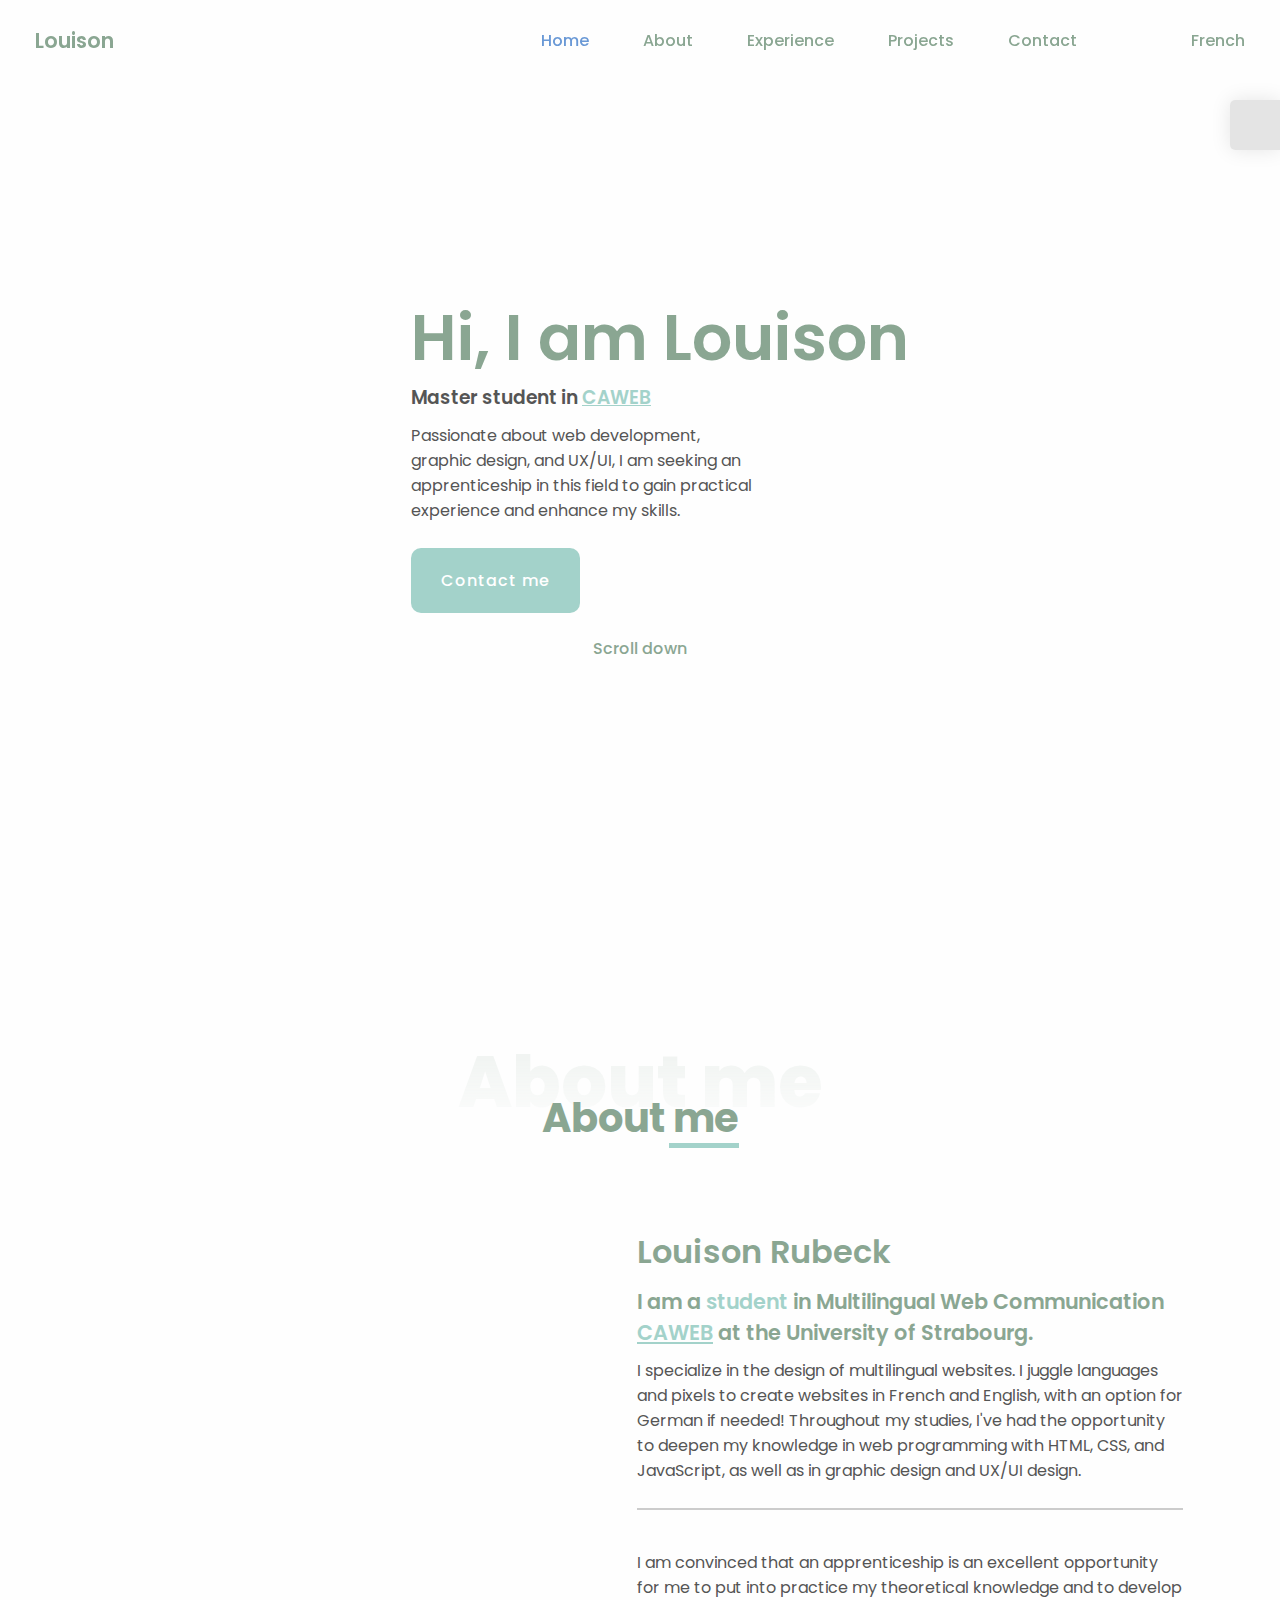
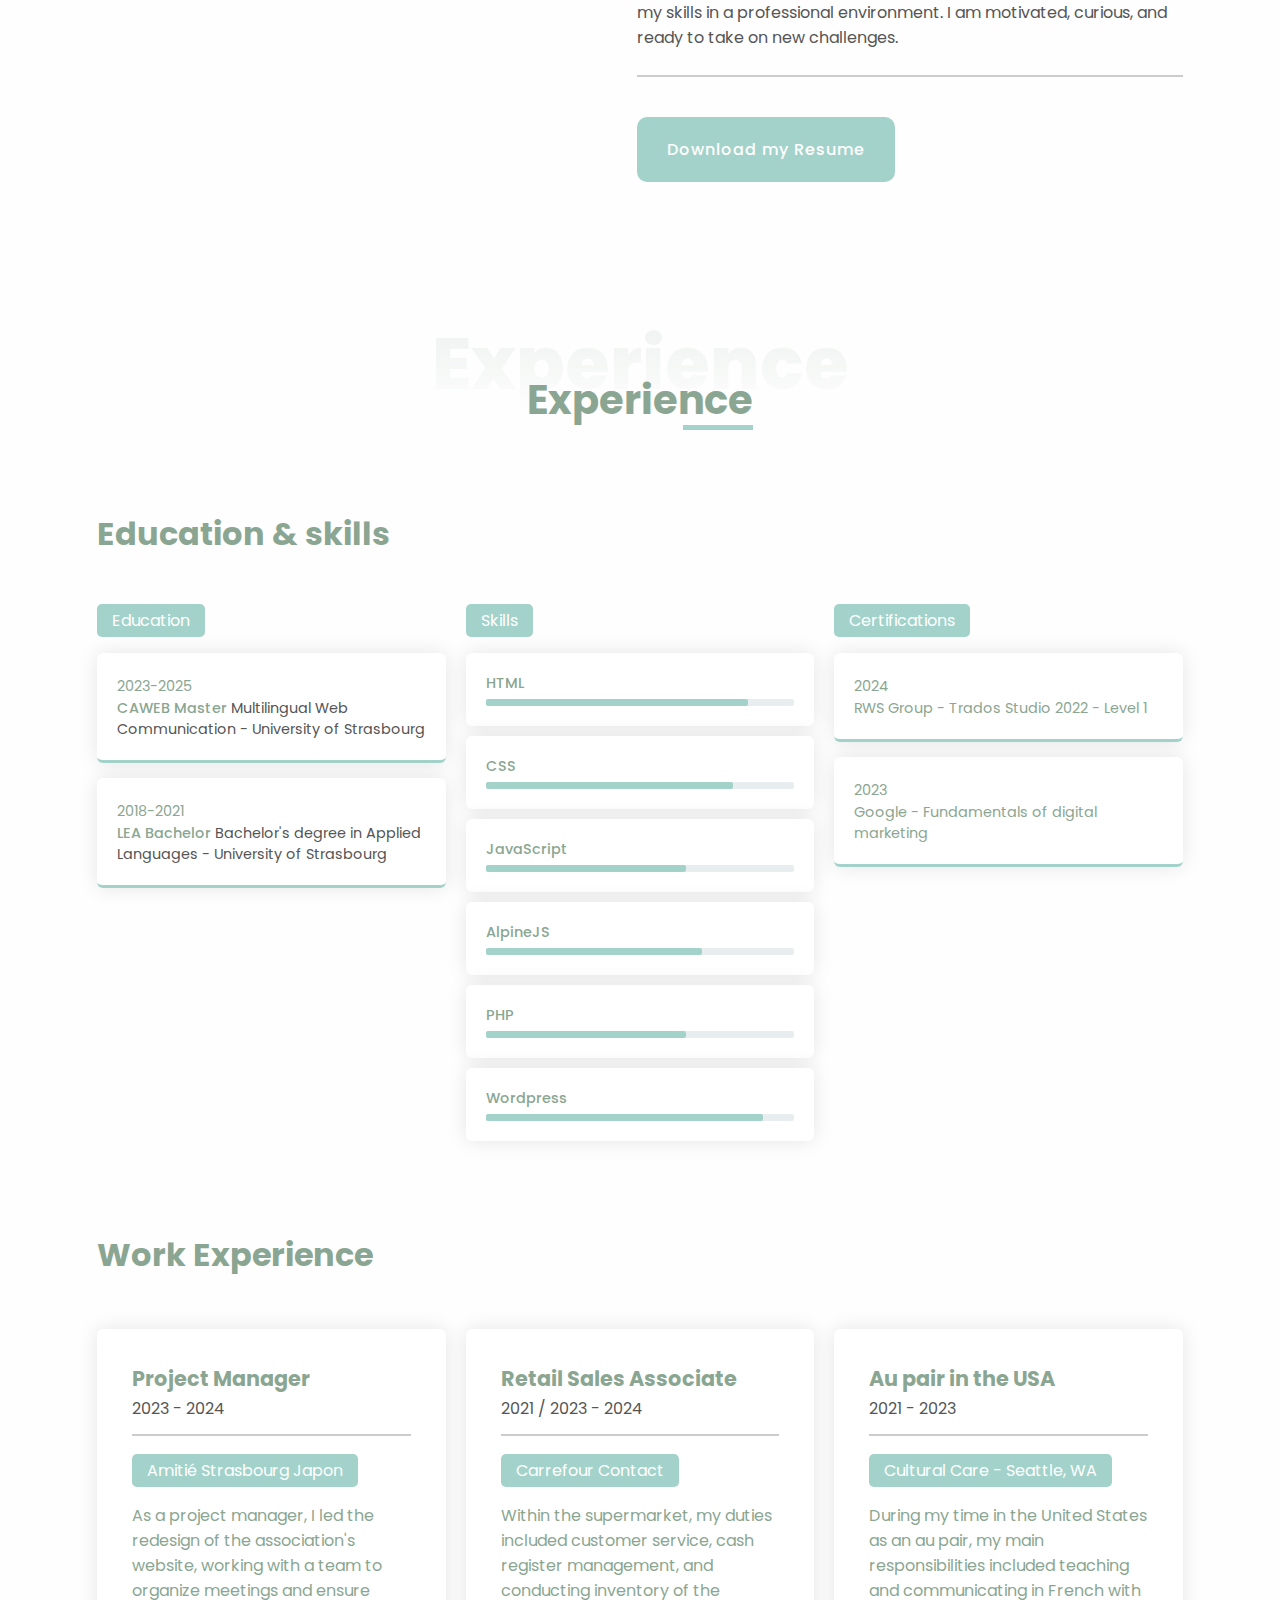
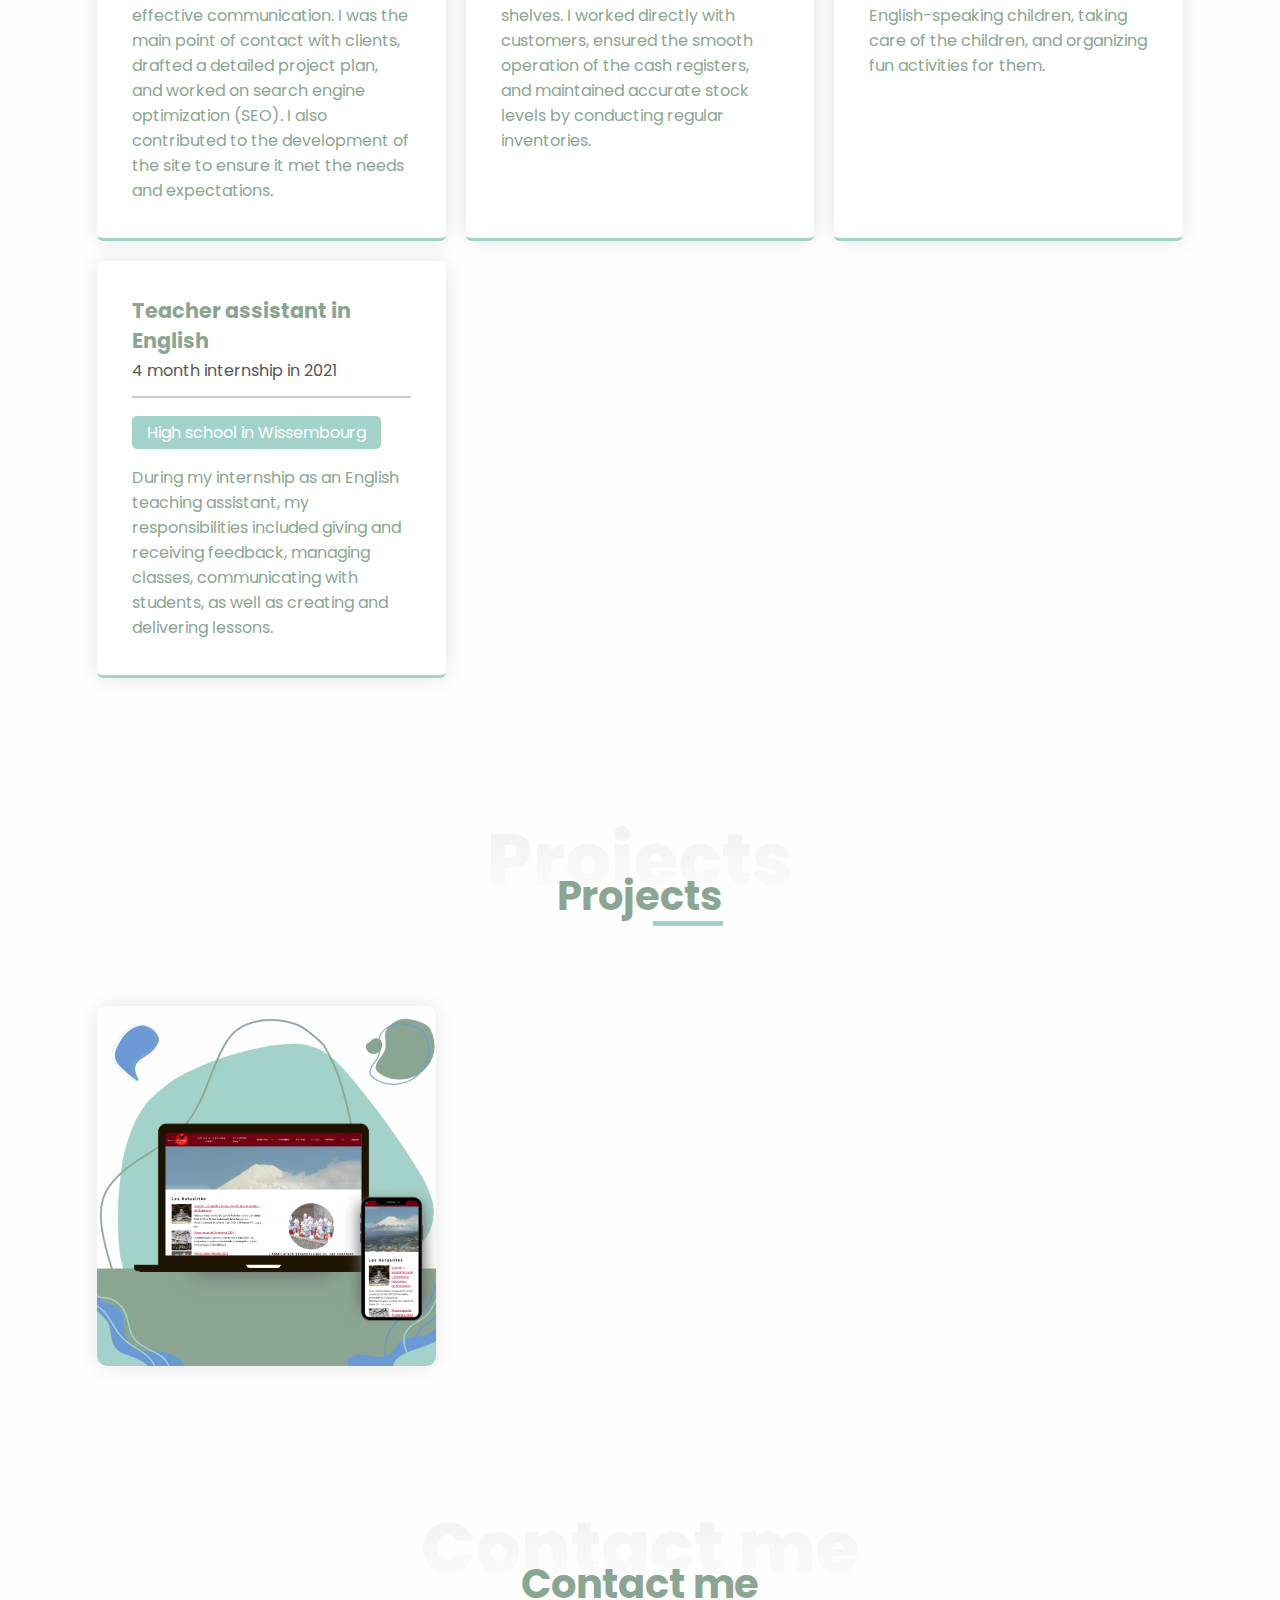
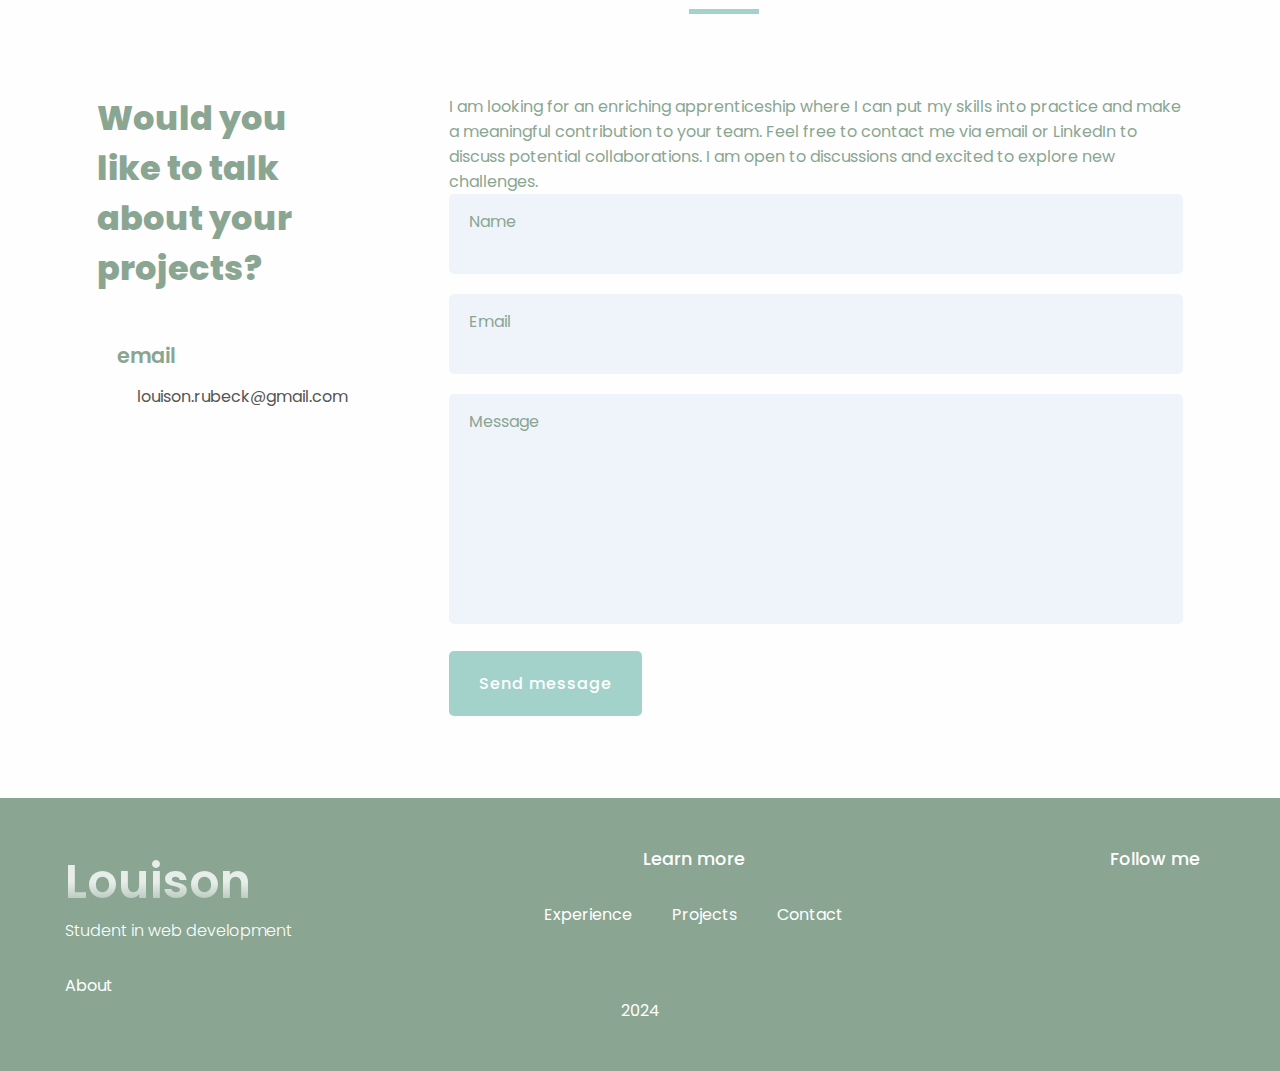
==== commit 1ff538a1: "remove percentage" ====
--- a/home.html
+++ b/home.html
@@ -135,42 +135,42 @@
                             <li class="bar">
                                 <div class="info">
                                     <span>HTML</span>
-                                    <span>85%</span>
+                                    <!-- <span>85%</span> -->
                                 </div>
                                 <div class="line html"></div>
                             </li>
                             <li class="bar">
                                 <div class="info">
                                     <span>CSS</span>
-                                    <span>80%</span>
+                                    <!-- <span>80%</span> -->
                                 </div>
                                 <div class="line css"></div>
                             </li>
                             <li class="bar">
                                 <div class="info">
                                     <span>JavaScript</span>
-                                    <span>65%</span>
+                                    <!-- <span>65%</span> -->
                                 </div>
                                 <div class="line javascript"></div>
                             </li>
                             <li class="bar">
                                 <div class="info">
                                     <span>AlpineJS</span>
-                                    <span>70%</span>
+                                    <!-- <span>70%</span> -->
                                 </div>
                                 <div class="line alpinejs"></div>
                             </li>
                             <li class="bar">
                                 <div class="info">
                                     <span>PHP</span>
-                                    <span>65%</span>
+                                    <!-- <span>65%</span> -->
                                 </div>
                                 <div class="line php"></div>
                             </li>
                             <li class="bar">
                                 <div class="info">
                                     <span>Wordpress</span>
-                                    <span>90%</span>
+                                    <!-- <span>90%</span> -->
                                 </div>
                                 <div class="line wordpress"></div>
                             </li>
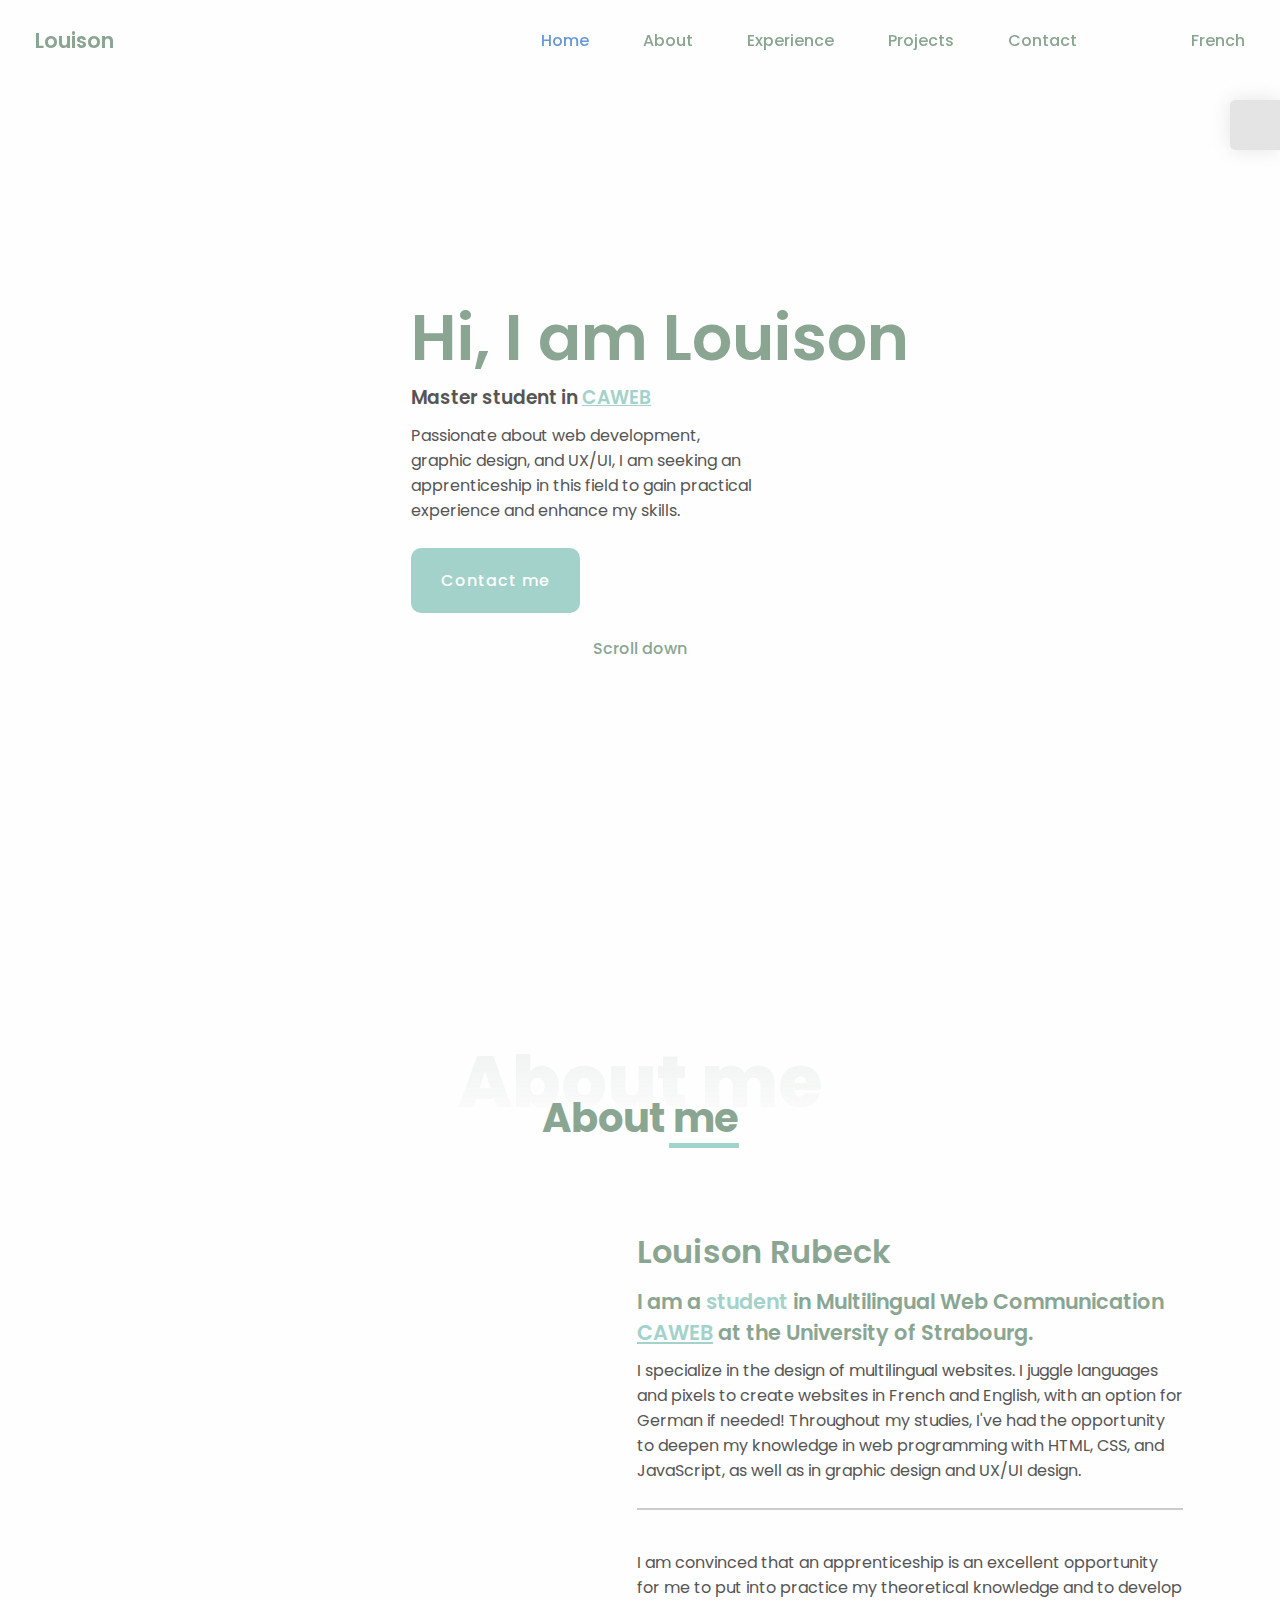
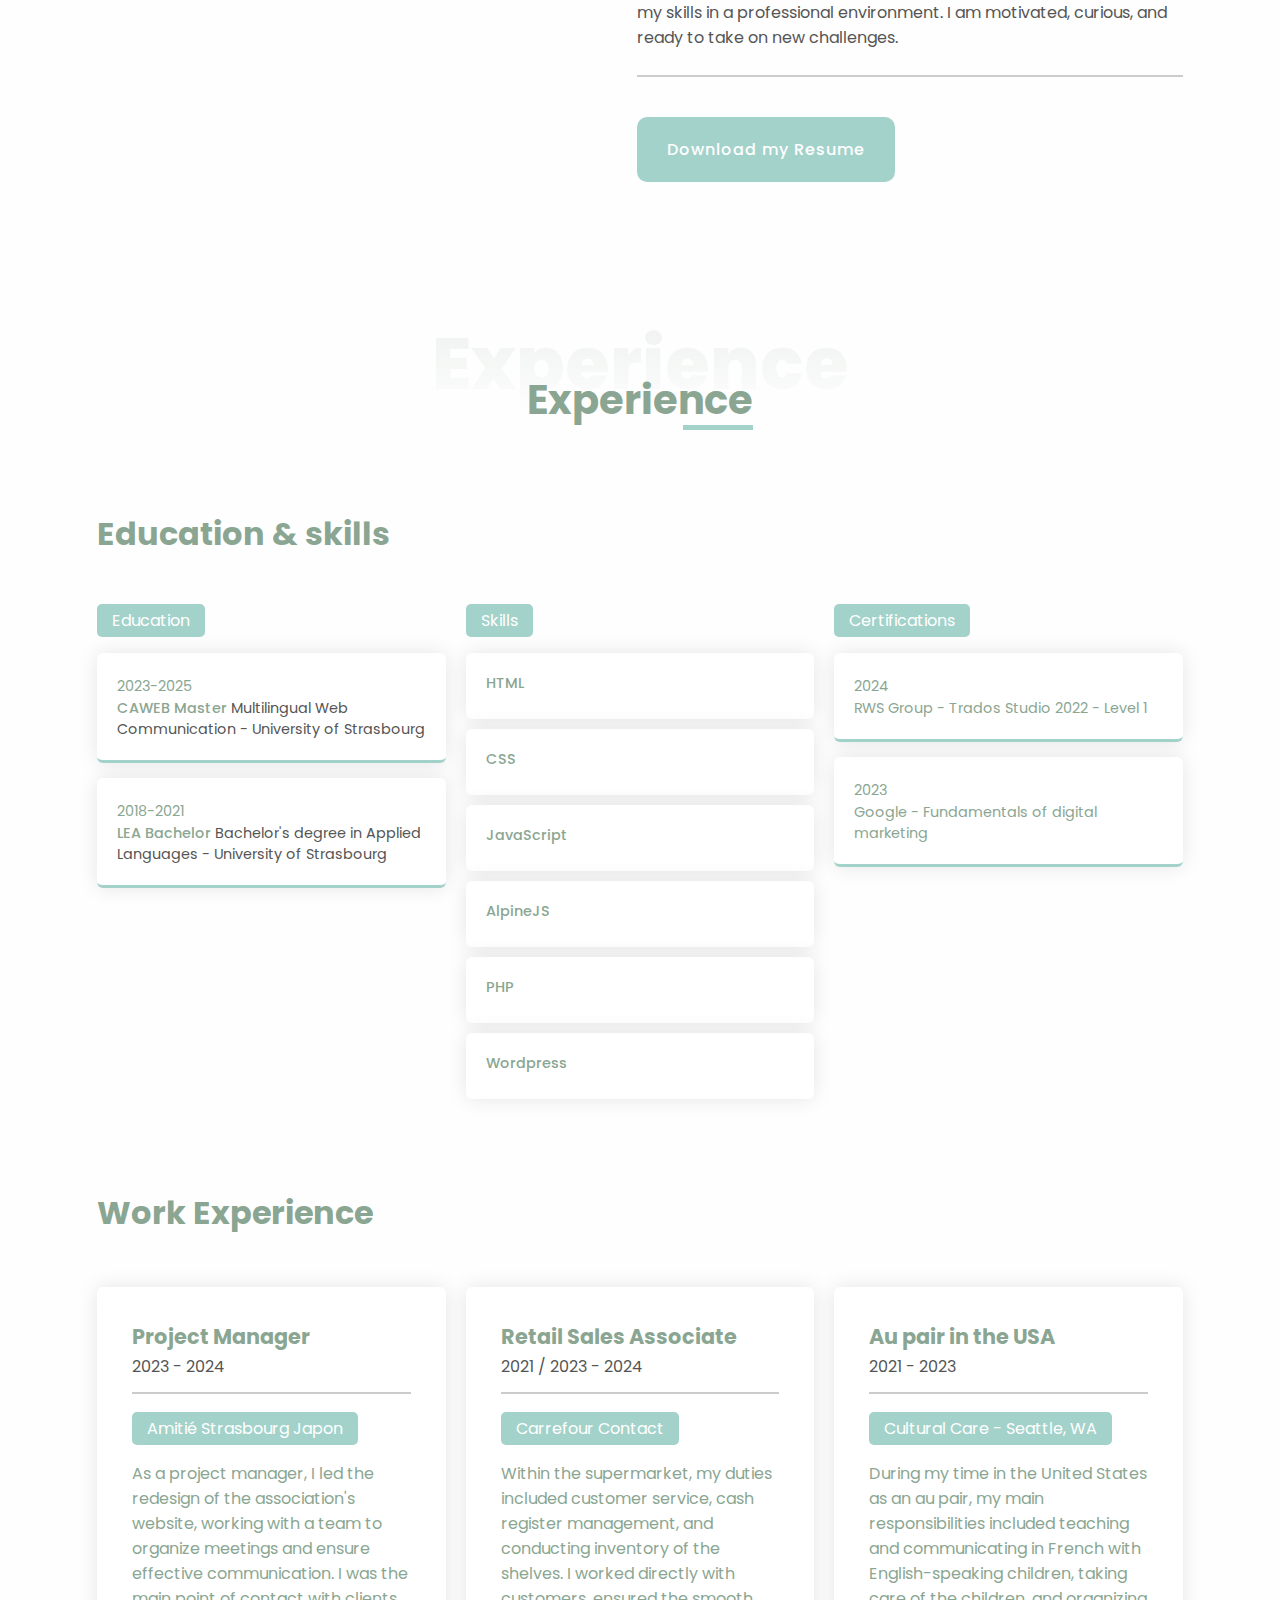
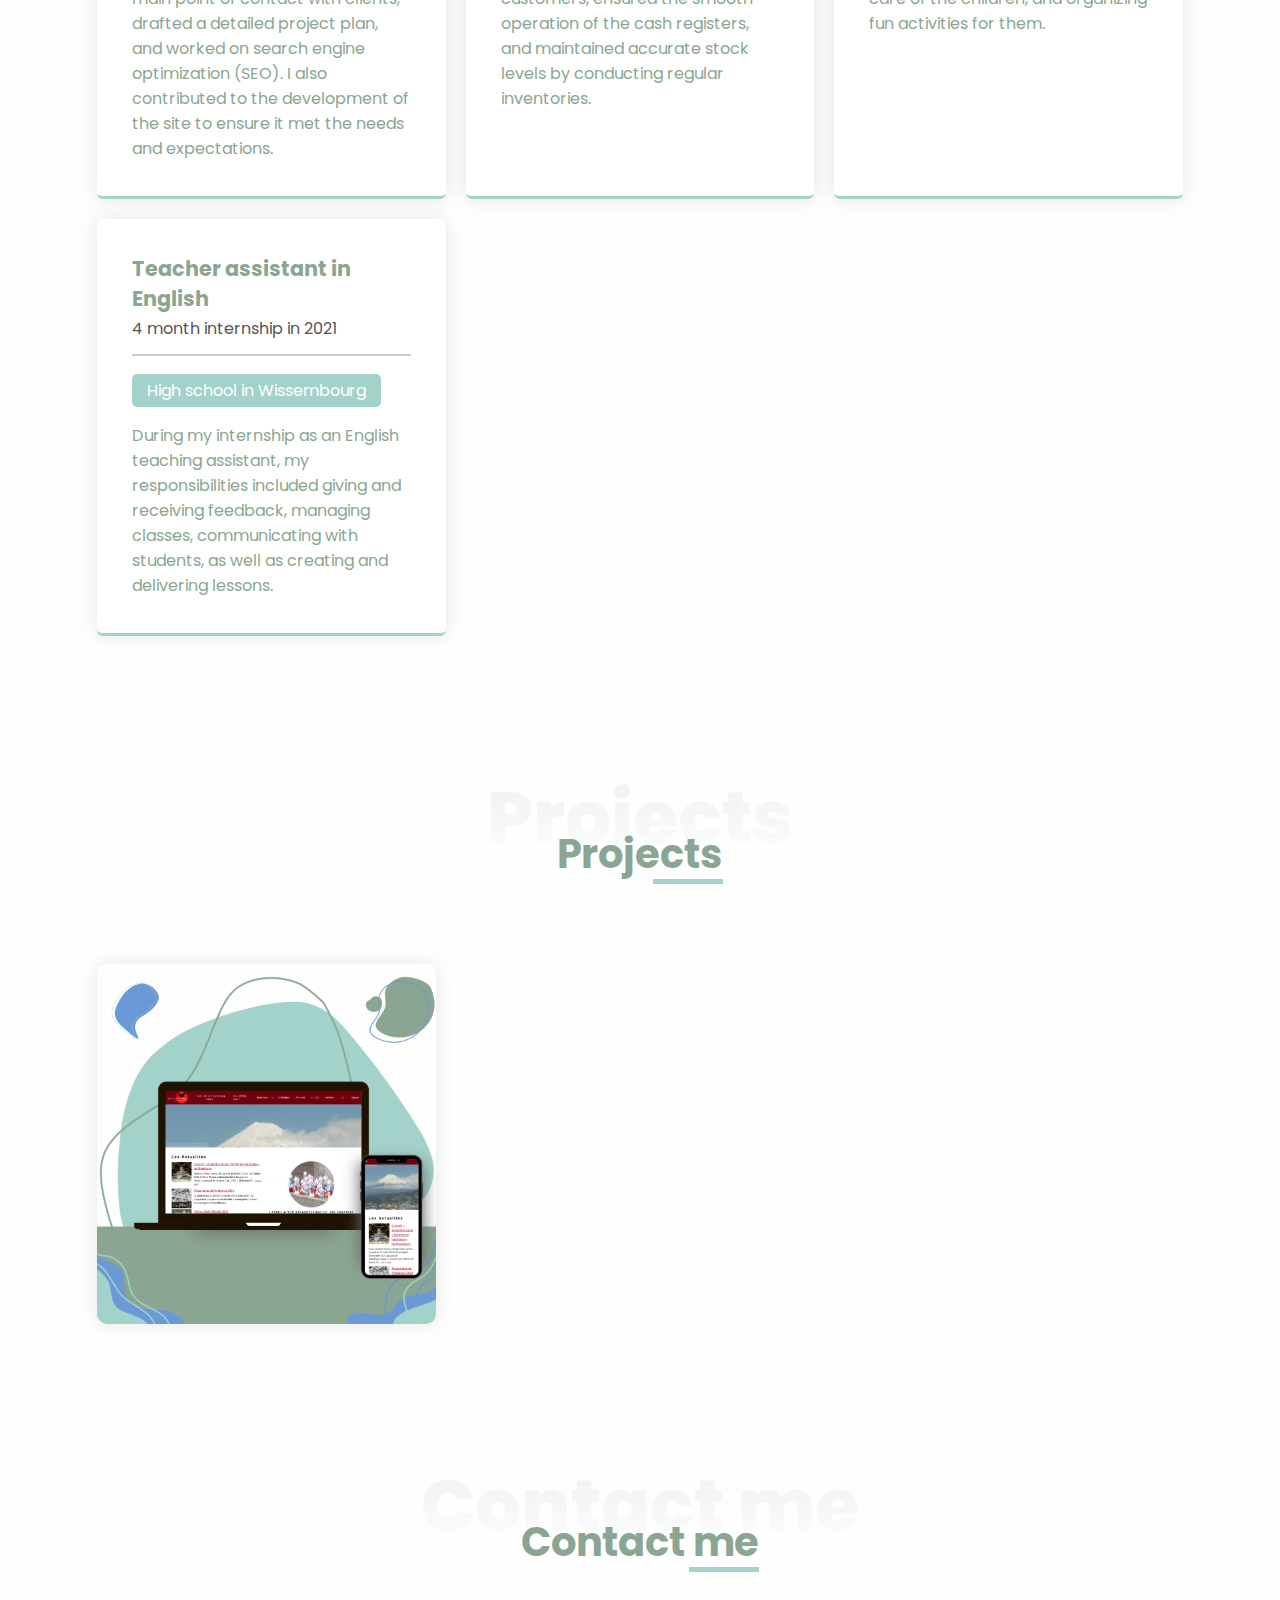
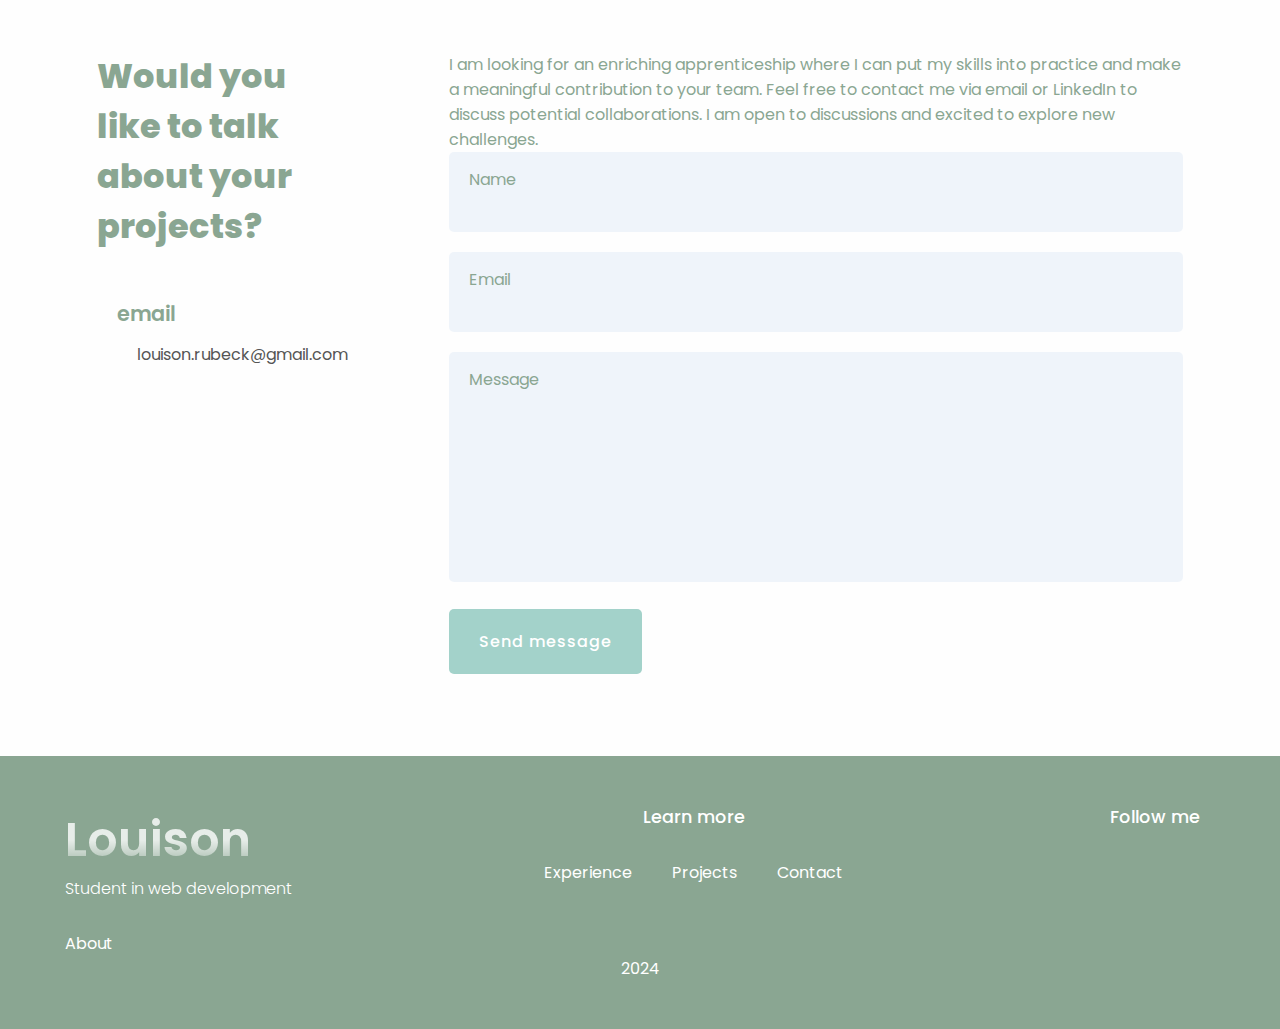
==== commit 8985b23f: "remove bar" ====
--- a/home.html
+++ b/home.html
@@ -137,42 +137,42 @@
                                     <span>HTML</span>
                                     <!-- <span>85%</span> -->
                                 </div>
-                                <div class="line html"></div>
+                                <!-- <div class="line html"></div> -->
                             </li>
                             <li class="bar">
                                 <div class="info">
                                     <span>CSS</span>
                                     <!-- <span>80%</span> -->
                                 </div>
-                                <div class="line css"></div>
+                                <!-- <div class="line css"></div> -->
                             </li>
                             <li class="bar">
                                 <div class="info">
                                     <span>JavaScript</span>
                                     <!-- <span>65%</span> -->
                                 </div>
-                                <div class="line javascript"></div>
+                                <!-- <div class="line javascript"></div> -->
                             </li>
                             <li class="bar">
                                 <div class="info">
                                     <span>AlpineJS</span>
                                     <!-- <span>70%</span> -->
                                 </div>
-                                <div class="line alpinejs"></div>
+                                <!-- <div class="line alpinejs"></div> -->
                             </li>
                             <li class="bar">
                                 <div class="info">
                                     <span>PHP</span>
                                     <!-- <span>65%</span> -->
                                 </div>
-                                <div class="line php"></div>
+                                <!-- <div class="line php"></div> -->
                             </li>
                             <li class="bar">
                                 <div class="info">
                                     <span>Wordpress</span>
                                     <!-- <span>90%</span> -->
                                 </div>
-                                <div class="line wordpress"></div>
+                                <!-- <div class="line wordpress"></div> -->
                             </li>
                         </ul>
                     </div>
